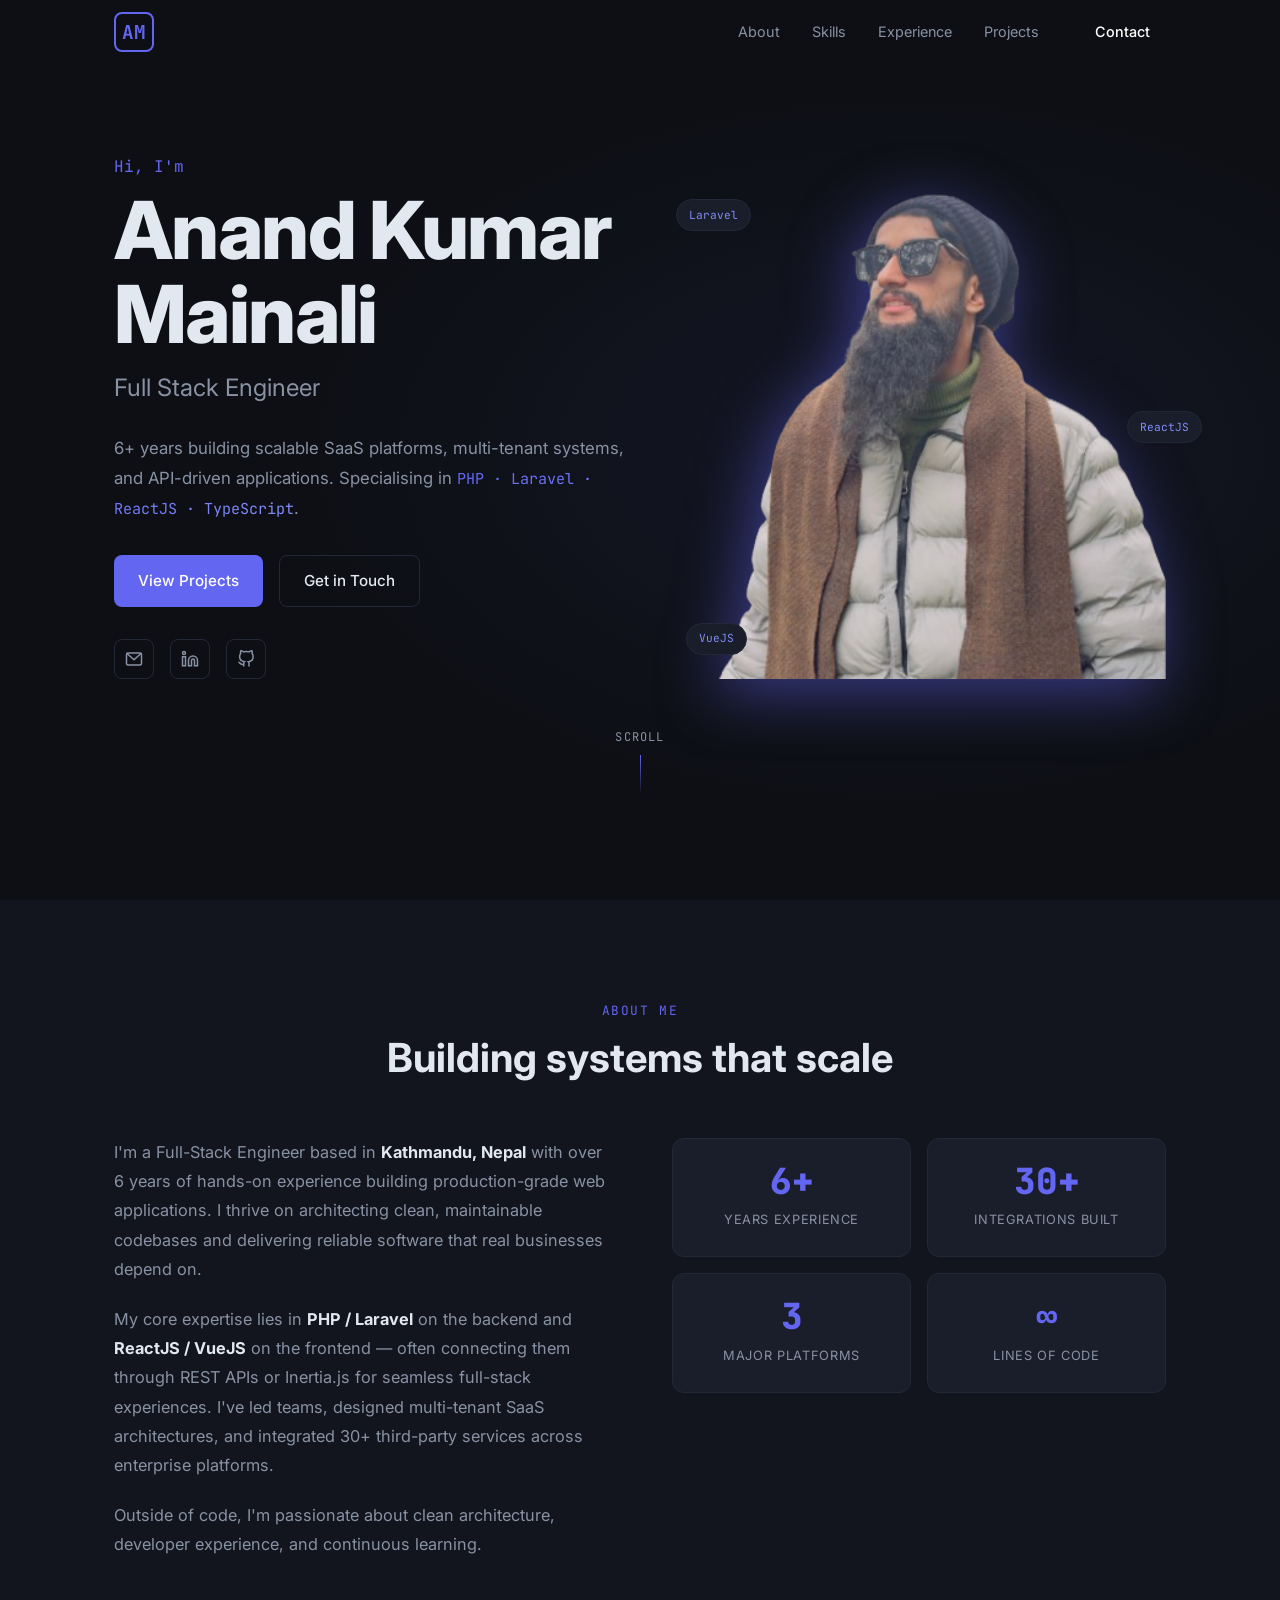
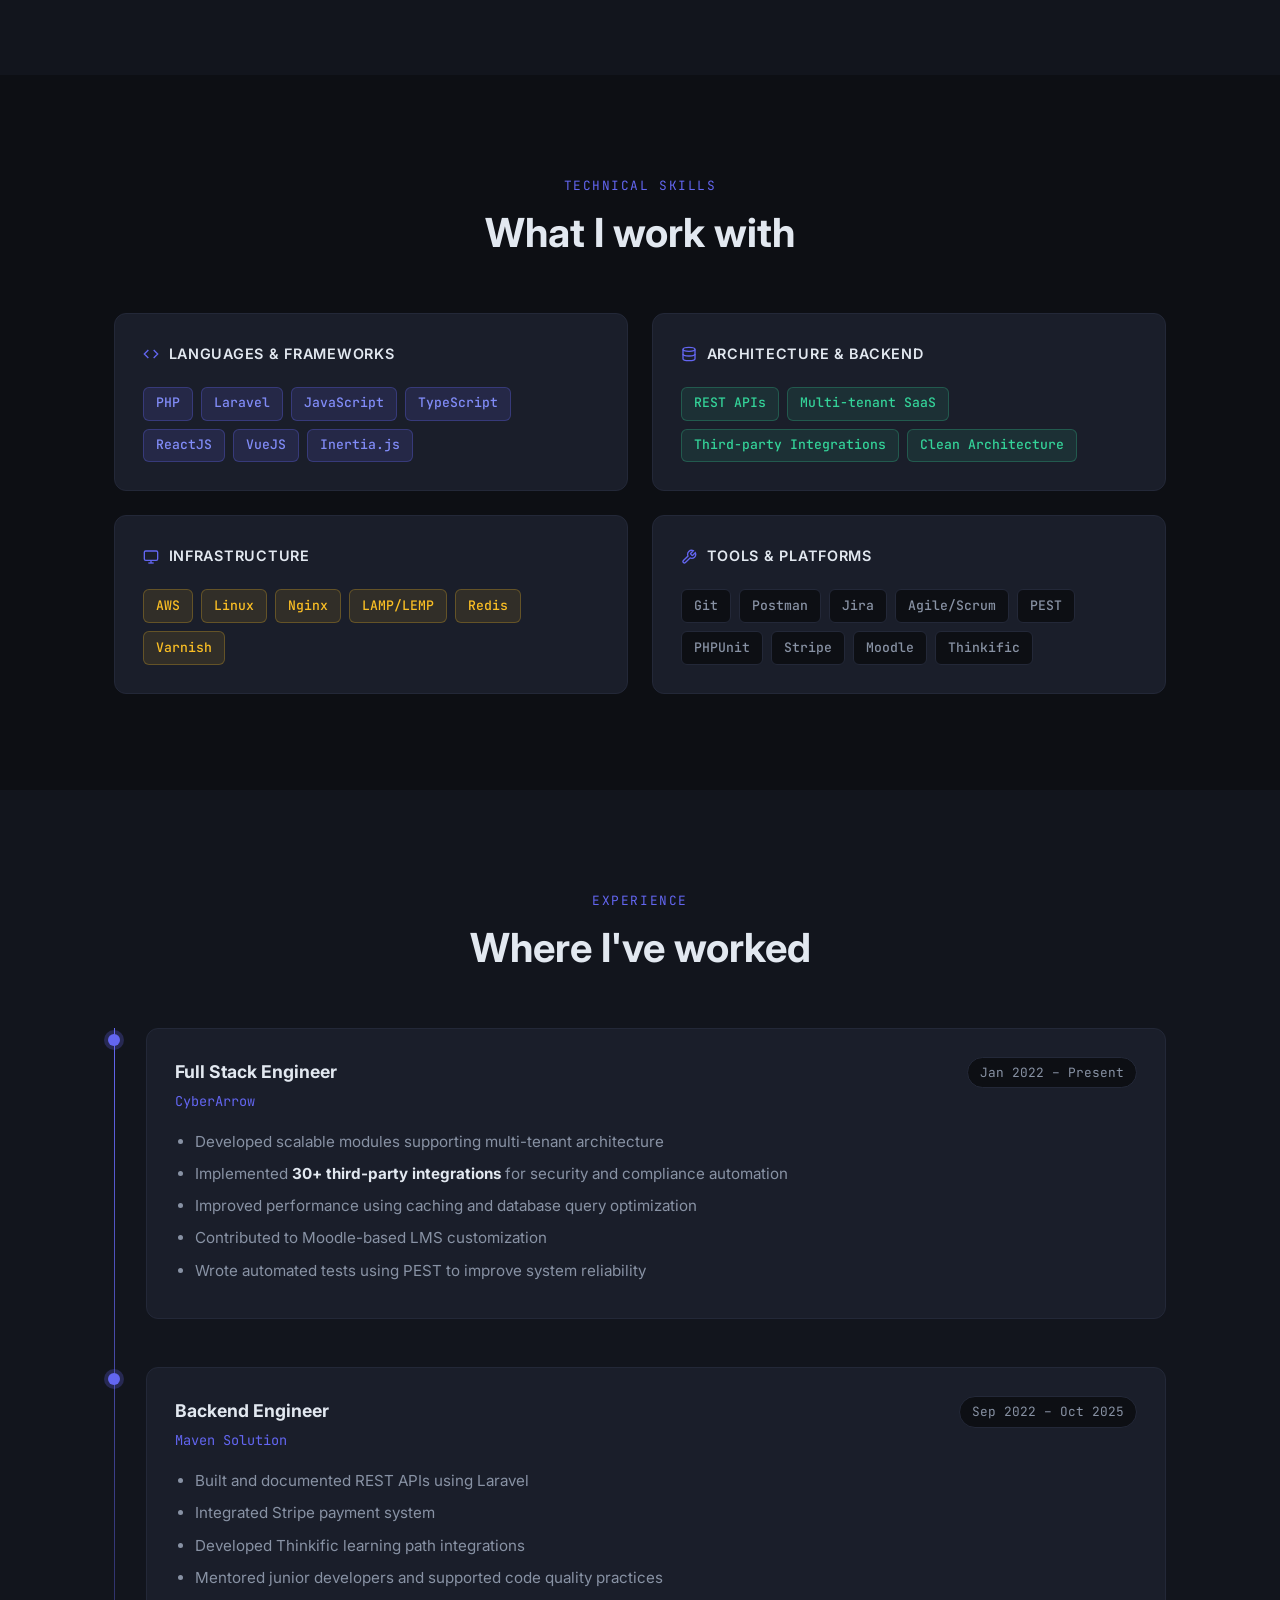
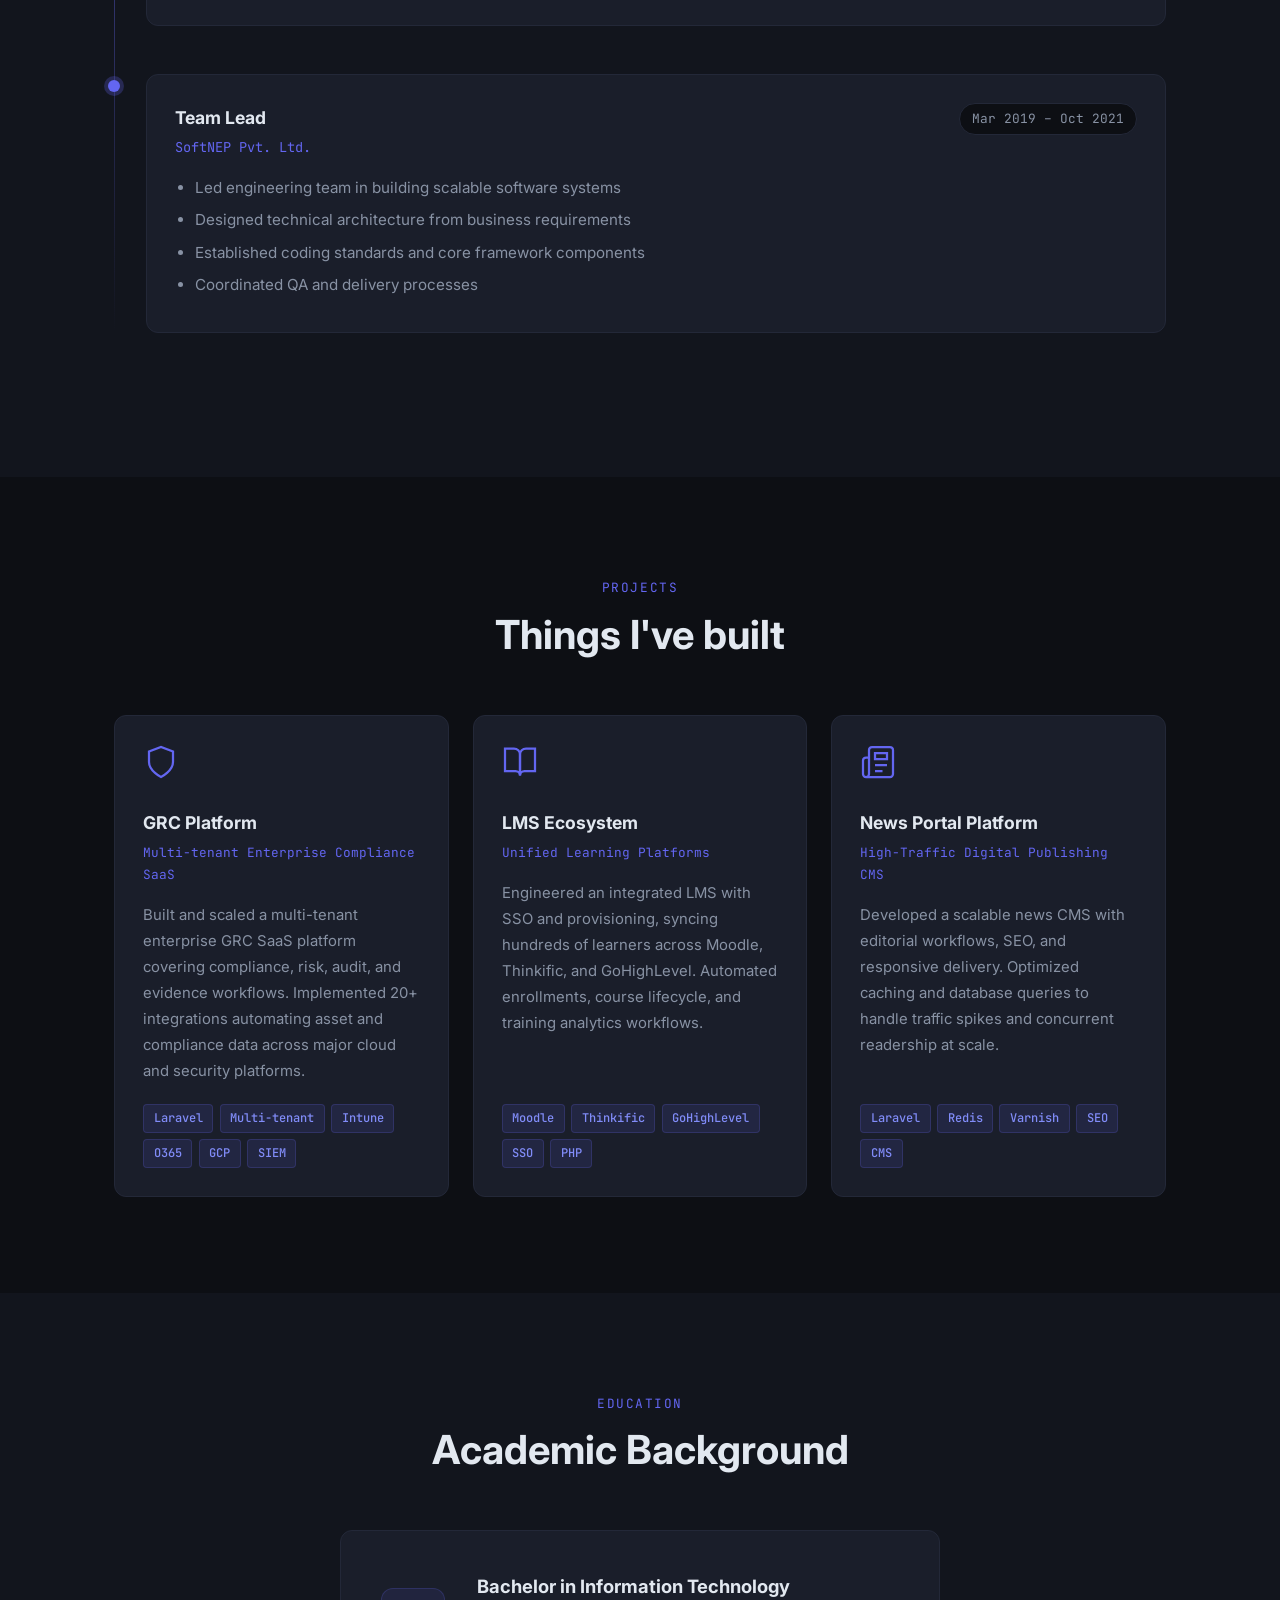
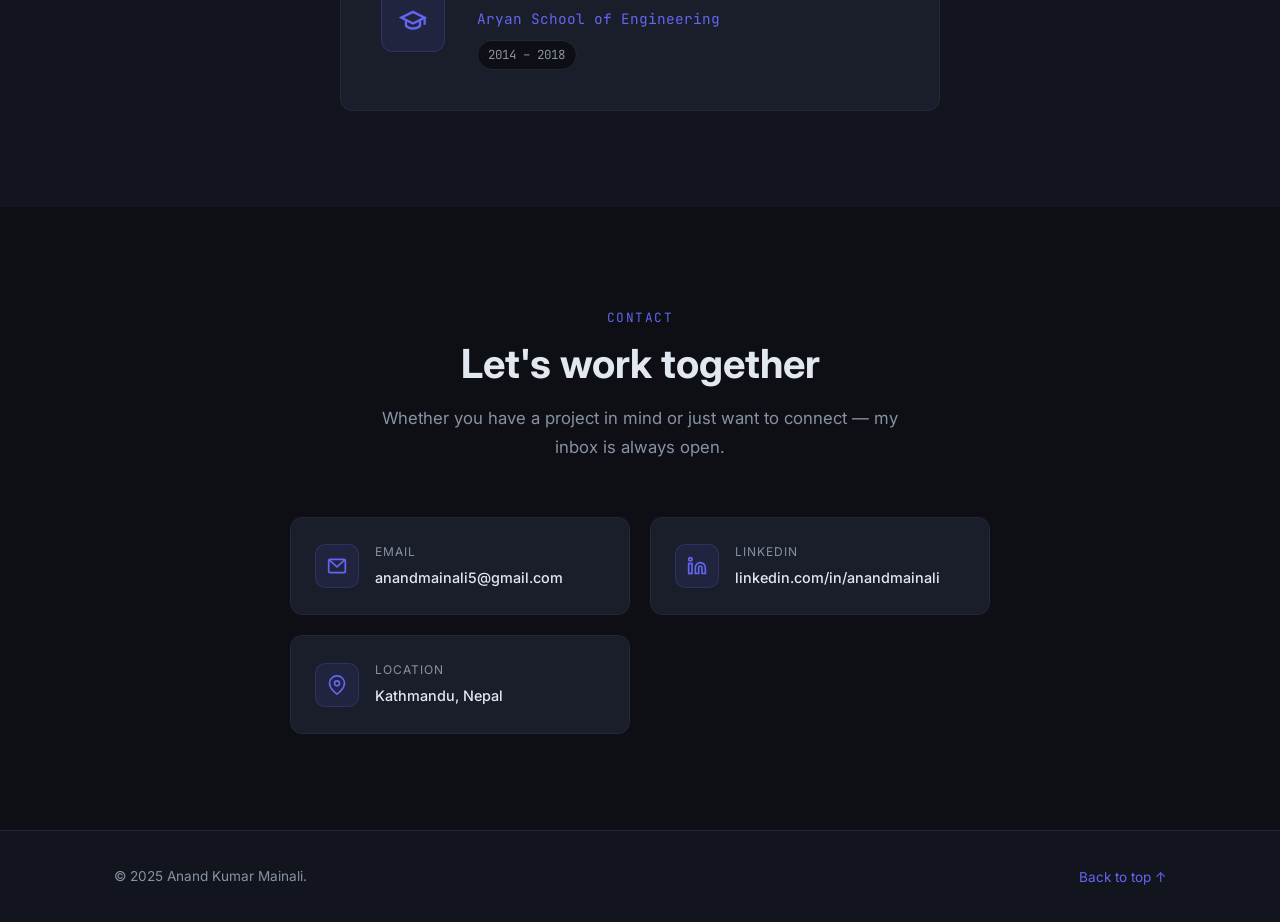
==== index.html @ 592df183 "site design updated" ====
<!DOCTYPE html>
<html lang="en">
<head>
  <meta charset="UTF-8" />
  <meta name="viewport" content="width=device-width, initial-scale=1.0" />

  <!-- Primary SEO -->
  <title>Anand Kumar Mainali – Full Stack Developer | Laravel & ReactJS Engineer</title>
  <meta name="description" content="Full-Stack Engineer with 6+ years of experience building scalable SaaS platforms, multi-tenant systems, and API-driven applications. Expert in PHP, Laravel, ReactJS, and VueJS based in Kathmandu, Nepal." />
  <meta name="keywords" content="Anand Kumar Mainali, Full Stack Developer, Laravel Developer, ReactJS Developer, PHP Developer, Nepal, SaaS, Multi-tenant, Backend Engineer" />
  <meta name="author" content="Anand Kumar Mainali" />
  <meta name="robots" content="index, follow" />
  <link rel="canonical" href="https://anandmainali.com.np/" />

  <!-- Open Graph / Facebook -->
  <meta property="og:type" content="website" />
  <meta property="og:url" content="https://anandmainali.com.np/" />
  <meta property="og:title" content="Anand Kumar Mainali – Full Stack Developer" />
  <meta property="og:description" content="Full-Stack Engineer with 6+ years of experience building scalable SaaS platforms, multi-tenant systems, and API-driven applications. Expert in PHP, Laravel, ReactJS, and VueJS." />
  <meta property="og:image" content="https://anandmainali.com.np/profile.png" />
  <meta property="og:site_name" content="Anand Kumar Mainali" />
  <meta property="og:locale" content="en_US" />

  <!-- Twitter Card -->
  <meta name="twitter:card" content="summary_large_image" />
  <meta name="twitter:title" content="Anand Kumar Mainali – Full Stack Developer" />
  <meta name="twitter:description" content="Full-Stack Engineer with 6+ years of experience building scalable SaaS platforms, multi-tenant systems, and API-driven applications." />
  <meta name="twitter:image" content="https://anandmainali.com.np/profile.png" />

  <!-- JSON-LD Structured Data -->
  <script type="application/ld+json">
  {
    "@context": "https://schema.org",
    "@type": "Person",
    "name": "Anand Kumar Mainali",
    "jobTitle": "Full Stack Developer",
    "url": "https://anandmainali.com.np",
    "email": "anandmainali5@gmail.com",
    "image": "https://anandmainali.com.np/profile.png",
    "sameAs": [
      "https://www.linkedin.com/in/anandmainali",
      "https://github.com/anandmainali"
    ],
    "address": {
      "@type": "PostalAddress",
      "addressLocality": "Kathmandu",
      "addressCountry": "NP"
    },
    "knowsAbout": ["PHP", "Laravel", "ReactJS", "VueJS", "REST APIs", "Multi-tenant SaaS", "JavaScript"]
  }
  </script>

  <link rel="stylesheet" href="style.css" />
  <link rel="preconnect" href="https://fonts.googleapis.com" />
  <link rel="preconnect" href="https://fonts.gstatic.com" crossorigin />
  <link href="https://fonts.googleapis.com/css2?family=Inter:wght@300;400;500;600;700&family=JetBrains+Mono:wght@400;500&display=swap" rel="stylesheet" />
</head>
<body>

  <!-- NAV -->
  <header class="header" id="header">
    <nav class="nav container">
      <a href="#hero" class="nav-logo">AM</a>
      <ul class="nav-links">
        <li><a href="#about">About</a></li>
        <li><a href="#skills">Skills</a></li>
        <li><a href="#experience">Experience</a></li>
        <li><a href="#projects">Projects</a></li>
        <li><a href="#contact" class="btn btn-sm">Contact</a></li>
      </ul>
      <button class="nav-toggle" aria-label="Toggle menu">
        <span></span><span></span><span></span>
      </button>
    </nav>
  </header>

  <main>

    <!-- HERO -->
    <section class="hero" id="hero">
      <div class="container hero-inner">
        <div class="hero-text">
          <p class="hero-greeting">Hi, I'm</p>
          <h1 class="hero-name">Anand Kumar<br>Mainali</h1>
          <h2 class="hero-title">Full Stack Engineer</h2>
          <p class="hero-bio">
            6+ years building scalable SaaS platforms, multi-tenant systems, and
            API-driven applications. Specialising in <span class="highlight">PHP · Laravel · ReactJS · TypeScript</span>.
          </p>
          <div class="hero-actions">
            <a href="#projects" class="btn btn-primary">View Projects</a>
            <a href="#contact" class="btn btn-outline">Get in Touch</a>
          </div>
          <div class="hero-socials">
            <a href="mailto:anandmainali5@gmail.com" aria-label="Email">
              <svg xmlns="http://www.w3.org/2000/svg" viewBox="0 0 24 24" fill="none" stroke="currentColor" stroke-width="2"><rect x="2" y="4" width="20" height="16" rx="2"/><polyline points="2,4 12,13 22,4"/></svg>
            </a>
            <a href="https://www.linkedin.com/in/anandmainali" target="_blank" rel="noopener" aria-label="LinkedIn">
              <svg xmlns="http://www.w3.org/2000/svg" viewBox="0 0 24 24" fill="none" stroke="currentColor" stroke-width="2"><path d="M16 8a6 6 0 0 1 6 6v7h-4v-7a2 2 0 0 0-2-2 2 2 0 0 0-2 2v7h-4v-7a6 6 0 0 1 6-6z"/><rect x="2" y="9" width="4" height="12"/><circle cx="4" cy="4" r="2"/></svg>
            </a>
            <a href="https://github.com/anandmainali" target="_blank" rel="noopener" aria-label="GitHub">
              <svg xmlns="http://www.w3.org/2000/svg" viewBox="0 0 24 24" fill="none" stroke="currentColor" stroke-width="2"><path d="M9 19c-5 1.5-5-2.5-7-3m14 6v-3.87a3.37 3.37 0 0 0-.94-2.61c3.14-.35 6.44-1.54 6.44-7A5.44 5.44 0 0 0 20 4.77 5.07 5.07 0 0 0 19.91 1S18.73.65 16 2.48a13.38 13.38 0 0 0-7 0C6.27.65 5.09 1 5.09 1A5.07 5.07 0 0 0 5 4.77a5.44 5.44 0 0 0-1.5 3.78c0 5.42 3.3 6.61 6.44 7A3.37 3.37 0 0 0 9 18.13V22"/></svg>
            </a>
          </div>
        </div>
        <div class="hero-visual">
          <div class="photo-card" id="photoCard">
            <div class="photo-wrap">
              <img src="profile.png" alt="Anand Kumar Mainali – Full Stack Developer" class="profile-photo" />
            </div>
          </div>
          <div class="floating-badge badge-1">Laravel</div>
          <div class="floating-badge badge-2">ReactJS</div>
          <div class="floating-badge badge-3">VueJS</div>
        </div>
      </div>
      <div class="hero-scroll">
        <span>Scroll</span>
        <div class="scroll-line"></div>
      </div>
    </section>

    <!-- ABOUT -->
    <section class="section about" id="about">
      <div class="container">
        <div class="section-header">
          <span class="section-label">About Me</span>
          <h2 class="section-title">Building systems that scale</h2>
        </div>
        <div class="about-grid">
          <div class="about-text">
            <p>
              I'm a Full-Stack Engineer based in <strong>Kathmandu, Nepal</strong> with over 6 years of
              hands-on experience building production-grade web applications. I thrive on architecting
              clean, maintainable codebases and delivering reliable software that real businesses depend on.
            </p>
            <p>
              My core expertise lies in <strong>PHP / Laravel</strong> on the backend and
              <strong>ReactJS / VueJS</strong> on the frontend — often connecting them through
              REST APIs or Inertia.js for seamless full-stack experiences. I've led teams, designed
              multi-tenant SaaS architectures, and integrated 30+ third-party services across
              enterprise platforms.
            </p>
            <p>
              Outside of code, I'm passionate about clean architecture, developer experience, and
              continuous learning.
            </p>
          </div>
          <div class="about-stats">
            <div class="stat-card">
              <span class="stat-number">6+</span>
              <span class="stat-label">Years Experience</span>
            </div>
            <div class="stat-card">
              <span class="stat-number">30+</span>
              <span class="stat-label">Integrations Built</span>
            </div>
            <div class="stat-card">
              <span class="stat-number">3</span>
              <span class="stat-label">Major Platforms</span>
            </div>
            <div class="stat-card">
              <span class="stat-number">∞</span>
              <span class="stat-label">Lines of Code</span>
            </div>
          </div>
        </div>
      </div>
    </section>

    <!-- SKILLS -->
    <section class="section skills" id="skills">
      <div class="container">
        <div class="section-header">
          <span class="section-label">Technical Skills</span>
          <h2 class="section-title">What I work with</h2>
        </div>
        <div class="skills-grid">

          <div class="skill-group">
            <h3 class="skill-group-title">
              <svg xmlns="http://www.w3.org/2000/svg" viewBox="0 0 24 24" fill="none" stroke="currentColor" stroke-width="2"><polyline points="16 18 22 12 16 6"/><polyline points="8 6 2 12 8 18"/></svg>
              Languages & Frameworks
            </h3>
            <div class="skill-tags">
              <span class="tag tag-primary">PHP</span>
              <span class="tag tag-primary">Laravel</span>
              <span class="tag tag-primary">JavaScript</span>
              <span class="tag tag-primary">TypeScript</span>
              <span class="tag tag-primary">ReactJS</span>
              <span class="tag tag-primary">VueJS</span>
              <span class="tag tag-primary">Inertia.js</span>
            </div>
          </div>

          <div class="skill-group">
            <h3 class="skill-group-title">
              <svg xmlns="http://www.w3.org/2000/svg" viewBox="0 0 24 24" fill="none" stroke="currentColor" stroke-width="2"><ellipse cx="12" cy="5" rx="9" ry="3"/><path d="M21 12c0 1.66-4 3-9 3s-9-1.34-9-3"/><path d="M3 5v14c0 1.66 4 3 9 3s9-1.34 9-3V5"/></svg>
              Architecture & Backend
            </h3>
            <div class="skill-tags">
              <span class="tag tag-secondary">REST APIs</span>
              <span class="tag tag-secondary">Multi-tenant SaaS</span>
              <span class="tag tag-secondary">Third-party Integrations</span>
              <span class="tag tag-secondary">Clean Architecture</span>
            </div>
          </div>

          <div class="skill-group">
            <h3 class="skill-group-title">
              <svg xmlns="http://www.w3.org/2000/svg" viewBox="0 0 24 24" fill="none" stroke="currentColor" stroke-width="2"><rect x="2" y="3" width="20" height="14" rx="2"/><line x1="8" y1="21" x2="16" y2="21"/><line x1="12" y1="17" x2="12" y2="21"/></svg>
              Infrastructure
            </h3>
            <div class="skill-tags">
              <span class="tag tag-accent">AWS</span>
              <span class="tag tag-accent">Linux</span>
              <span class="tag tag-accent">Nginx</span>
              <span class="tag tag-accent">LAMP/LEMP</span>
              <span class="tag tag-accent">Redis</span>
              <span class="tag tag-accent">Varnish</span>
            </div>
          </div>

          <div class="skill-group">
            <h3 class="skill-group-title">
              <svg xmlns="http://www.w3.org/2000/svg" viewBox="0 0 24 24" fill="none" stroke="currentColor" stroke-width="2"><path d="M14.7 6.3a1 1 0 0 0 0 1.4l1.6 1.6a1 1 0 0 0 1.4 0l3.77-3.77a6 6 0 0 1-7.94 7.94l-6.91 6.91a2.12 2.12 0 0 1-3-3l6.91-6.91a6 6 0 0 1 7.94-7.94l-3.76 3.76z"/></svg>
              Tools & Platforms
            </h3>
            <div class="skill-tags">
              <span class="tag tag-muted">Git</span>
              <span class="tag tag-muted">Postman</span>
              <span class="tag tag-muted">Jira</span>
              <span class="tag tag-muted">Agile/Scrum</span>
              <span class="tag tag-muted">PEST</span>
              <span class="tag tag-muted">PHPUnit</span>
              <span class="tag tag-muted">Stripe</span>
              <span class="tag tag-muted">Moodle</span>
              <span class="tag tag-muted">Thinkific</span>
            </div>
          </div>

        </div>
      </div>
    </section>

    <!-- EXPERIENCE -->
    <section class="section experience" id="experience">
      <div class="container">
        <div class="section-header">
          <span class="section-label">Experience</span>
          <h2 class="section-title">Where I've worked</h2>
        </div>
        <div class="timeline">

          <div class="timeline-item">
            <div class="timeline-marker"></div>
            <div class="timeline-content">
              <div class="timeline-header">
                <div>
                  <h3 class="timeline-role">Full Stack Engineer</h3>
                  <p class="timeline-company">CyberArrow</p>
                </div>
                <span class="timeline-date">Jan 2022 – Present</span>
              </div>
              <ul class="timeline-list">
                <li>Developed scalable modules supporting multi-tenant architecture</li>
                <li>Implemented <strong>30+ third-party integrations</strong> for security and compliance automation</li>
                <li>Improved performance using caching and database query optimization</li>
                <li>Contributed to Moodle-based LMS customization</li>
                <li>Wrote automated tests using PEST to improve system reliability</li>
              </ul>
            </div>
          </div>

          <div class="timeline-item">
            <div class="timeline-marker"></div>
            <div class="timeline-content">
              <div class="timeline-header">
                <div>
                  <h3 class="timeline-role">Backend Engineer</h3>
                  <p class="timeline-company">Maven Solution</p>
                </div>
                <span class="timeline-date">Sep 2022 – Oct 2025</span>
              </div>
              <ul class="timeline-list">
                <li>Built and documented REST APIs using Laravel</li>
                <li>Integrated Stripe payment system</li>
                <li>Developed Thinkific learning path integrations</li>
                <li>Mentored junior developers and supported code quality practices</li>
              </ul>
            </div>
          </div>

          <div class="timeline-item">
            <div class="timeline-marker"></div>
            <div class="timeline-content">
              <div class="timeline-header">
                <div>
                  <h3 class="timeline-role">Team Lead</h3>
                  <p class="timeline-company">SoftNEP Pvt. Ltd.</p>
                </div>
                <span class="timeline-date">Mar 2019 – Oct 2021</span>
              </div>
              <ul class="timeline-list">
                <li>Led engineering team in building scalable software systems</li>
                <li>Designed technical architecture from business requirements</li>
                <li>Established coding standards and core framework components</li>
                <li>Coordinated QA and delivery processes</li>
              </ul>
            </div>
          </div>

        </div>
      </div>
    </section>

    <!-- PROJECTS -->
    <section class="section projects" id="projects">
      <div class="container">
        <div class="section-header">
          <span class="section-label">Projects</span>
          <h2 class="section-title">Things I've built</h2>
        </div>
        <div class="projects-grid">

          <div class="project-card">
            <div class="project-icon">
              <svg xmlns="http://www.w3.org/2000/svg" viewBox="0 0 24 24" fill="none" stroke="currentColor" stroke-width="2"><path d="M12 22s8-4 8-10V5l-8-3-8 3v7c0 6 8 10 8 10z"/></svg>
            </div>
            <div class="project-body">
              <h3 class="project-title">GRC Platform</h3>
              <p class="project-subtitle">Multi-tenant Enterprise Compliance SaaS</p>
              <p class="project-desc">
                Built and scaled a multi-tenant enterprise GRC SaaS platform covering compliance, risk,
                audit, and evidence workflows. Implemented 20+ integrations automating asset and
                compliance data across major cloud and security platforms.
              </p>
              <div class="project-tags">
                <span class="tag tag-sm">Laravel</span>
                <span class="tag tag-sm">Multi-tenant</span>
                <span class="tag tag-sm">Intune</span>
                <span class="tag tag-sm">O365</span>
                <span class="tag tag-sm">GCP</span>
                <span class="tag tag-sm">SIEM</span>
              </div>
            </div>
          </div>

          <div class="project-card">
            <div class="project-icon">
              <svg xmlns="http://www.w3.org/2000/svg" viewBox="0 0 24 24" fill="none" stroke="currentColor" stroke-width="2"><path d="M2 3h6a4 4 0 0 1 4 4v14a3 3 0 0 0-3-3H2z"/><path d="M22 3h-6a4 4 0 0 0-4 4v14a3 3 0 0 1 3-3h7z"/></svg>
            </div>
            <div class="project-body">
              <h3 class="project-title">LMS Ecosystem</h3>
              <p class="project-subtitle">Unified Learning Platforms</p>
              <p class="project-desc">
                Engineered an integrated LMS with SSO and provisioning, syncing hundreds of learners
                across Moodle, Thinkific, and GoHighLevel. Automated enrollments, course lifecycle,
                and training analytics workflows.
              </p>
              <div class="project-tags">
                <span class="tag tag-sm">Moodle</span>
                <span class="tag tag-sm">Thinkific</span>
                <span class="tag tag-sm">GoHighLevel</span>
                <span class="tag tag-sm">SSO</span>
                <span class="tag tag-sm">PHP</span>
              </div>
            </div>
          </div>

          <div class="project-card">
            <div class="project-icon">
              <svg xmlns="http://www.w3.org/2000/svg" viewBox="0 0 24 24" fill="none" stroke="currentColor" stroke-width="2"><path d="M4 22h16a2 2 0 0 0 2-2V4a2 2 0 0 0-2-2H8a2 2 0 0 0-2 2v16a2 2 0 0 1-2 2zm0 0a2 2 0 0 1-2-2v-9c0-1.1.9-2 2-2h2"/><path d="M18 14h-8"/><path d="M15 18h-5"/><path d="M10 6h8v4h-8V6z"/></svg>
            </div>
            <div class="project-body">
              <h3 class="project-title">News Portal Platform</h3>
              <p class="project-subtitle">High-Traffic Digital Publishing CMS</p>
              <p class="project-desc">
                Developed a scalable news CMS with editorial workflows, SEO, and responsive delivery.
                Optimized caching and database queries to handle traffic spikes and concurrent
                readership at scale.
              </p>
              <div class="project-tags">
                <span class="tag tag-sm">Laravel</span>
                <span class="tag tag-sm">Redis</span>
                <span class="tag tag-sm">Varnish</span>
                <span class="tag tag-sm">SEO</span>
                <span class="tag tag-sm">CMS</span>
              </div>
            </div>
          </div>

        </div>
      </div>
    </section>

    <!-- EDUCATION -->
    <section class="section education" id="education">
      <div class="container">
        <div class="section-header">
          <span class="section-label">Education</span>
          <h2 class="section-title">Academic Background</h2>
        </div>
        <div class="edu-card">
          <div class="edu-icon">
            <svg xmlns="http://www.w3.org/2000/svg" viewBox="0 0 24 24" fill="none" stroke="currentColor" stroke-width="2"><path d="M22 10v6M2 10l10-5 10 5-10 5z"/><path d="M6 12v5c3 3 9 3 12 0v-5"/></svg>
          </div>
          <div class="edu-body">
            <h3 class="edu-degree">Bachelor in Information Technology</h3>
            <p class="edu-school">Aryan School of Engineering</p>
            <span class="edu-year">2014 – 2018</span>
          </div>
        </div>
      </div>
    </section>

    <!-- CONTACT -->
    <section class="section contact" id="contact">
      <div class="container">
        <div class="section-header">
          <span class="section-label">Contact</span>
          <h2 class="section-title">Let's work together</h2>
          <p class="section-desc">
            Whether you have a project in mind or just want to connect — my inbox is always open.
          </p>
        </div>
        <div class="contact-grid">
          <a href="mailto:anandmainali5@gmail.com" class="contact-card">
            <div class="contact-icon">
              <svg xmlns="http://www.w3.org/2000/svg" viewBox="0 0 24 24" fill="none" stroke="currentColor" stroke-width="2"><rect x="2" y="4" width="20" height="16" rx="2"/><polyline points="2,4 12,13 22,4"/></svg>
            </div>
            <div>
              <p class="contact-label">Email</p>
              <p class="contact-value">anandmainali5@gmail.com</p>
            </div>
          </a>
          <a href="https://www.linkedin.com/in/anandmainali" target="_blank" rel="noopener" class="contact-card">
            <div class="contact-icon">
              <svg xmlns="http://www.w3.org/2000/svg" viewBox="0 0 24 24" fill="none" stroke="currentColor" stroke-width="2"><path d="M16 8a6 6 0 0 1 6 6v7h-4v-7a2 2 0 0 0-2-2 2 2 0 0 0-2 2v7h-4v-7a6 6 0 0 1 6-6z"/><rect x="2" y="9" width="4" height="12"/><circle cx="4" cy="4" r="2"/></svg>
            </div>
            <div>
              <p class="contact-label">LinkedIn</p>
              <p class="contact-value">linkedin.com/in/anandmainali</p>
            </div>
          </a>
          <div class="contact-card contact-location">
            <div class="contact-icon">
              <svg xmlns="http://www.w3.org/2000/svg" viewBox="0 0 24 24" fill="none" stroke="currentColor" stroke-width="2"><path d="M21 10c0 7-9 13-9 13s-9-6-9-13a9 9 0 0 1 18 0z"/><circle cx="12" cy="10" r="3"/></svg>
            </div>
            <div>
              <p class="contact-label">Location</p>
              <p class="contact-value">Kathmandu, Nepal</p>
            </div>
          </div>
        </div>
      </div>
    </section>

  </main>

  <!-- FOOTER -->
  <footer class="footer">
    <div class="container footer-inner">
      <p class="footer-copy">© 2025 Anand Kumar Mainali.</p>
      <div class="footer-links">
        <a href="#hero">Back to top ↑</a>
      </div>
    </div>
  </footer>

  <script>
    // Sticky nav shadow
    const header = document.getElementById('header');
    window.addEventListener('scroll', () => {
      header.classList.toggle('scrolled', window.scrollY > 20);
    });

    // Mobile menu toggle
    const toggle = document.querySelector('.nav-toggle');
    const navLinks = document.querySelector('.nav-links');
    toggle.addEventListener('click', () => {
      navLinks.classList.toggle('open');
      toggle.classList.toggle('active');
    });
    document.querySelectorAll('.nav-links a').forEach(link => {
      link.addEventListener('click', () => {
        navLinks.classList.remove('open');
        toggle.classList.remove('active');
      });
    });

    // Intersection observer for fade-in animations
    const observer = new IntersectionObserver((entries) => {
      entries.forEach(e => {
        if (e.isIntersecting) {
          e.target.classList.add('visible');
          observer.unobserve(e.target);
        }
      });
    }, { threshold: 0.1 });

    document.querySelectorAll('.timeline-item, .project-card, .skill-group, .stat-card, .contact-card, .edu-card')
      .forEach(el => observer.observe(el));

    // 3D tilt effect on profile photo
    const heroVisual = document.querySelector('.hero-visual');
    const photoCard = document.getElementById('photoCard');
    if (heroVisual && photoCard) {
      heroVisual.addEventListener('mousemove', (e) => {
        const rect = heroVisual.getBoundingClientRect();
        const x = (e.clientX - rect.left) / rect.width - 0.5;
        const y = (e.clientY - rect.top) / rect.height - 0.5;
        photoCard.style.transform = `rotateY(${x * 14}deg) rotateX(${-y * 10}deg)`;
      });
      heroVisual.addEventListener('mouseleave', () => {
        photoCard.style.transform = 'rotateY(0deg) rotateX(0deg)';
      });
    }
</script>

</body>
</html>
---- style.css ----
/* =============================================
   ROOT & RESET
   ============================================= */
*, *::before, *::after { box-sizing: border-box; margin: 0; padding: 0; }

:root {
  --bg:        #0d0f14;
  --bg-2:      #12151d;
  --bg-3:      #1a1e2a;
  --border:    #232838;
  --text:      #e2e8f0;
  --text-muted:#8892a4;
  --accent:    #6366f1;
  --accent-2:  #818cf8;
  --accent-glow: rgba(99,102,241,0.25);
  --green:     #34d399;
  --font-sans: 'Inter', system-ui, sans-serif;
  --font-mono: 'JetBrains Mono', monospace;
  --radius:    12px;
  --transition: 0.25s ease;
  --max-w:     1100px;
}

html { scroll-behavior: smooth; font-size: 16px; }

body {
  font-family: var(--font-sans);
  background: var(--bg);
  color: var(--text);
  line-height: 1.7;
  overflow-x: hidden;
}

a { color: inherit; text-decoration: none; }
ul { list-style: none; }
img { display: block; max-width: 100%; }

/* =============================================
   UTILITIES
   ============================================= */
.container {
  width: 100%;
  max-width: var(--max-w);
  margin: 0 auto;
  padding: 0 1.5rem;
}

.highlight {
  background: linear-gradient(90deg, var(--accent), var(--accent-2));
  -webkit-background-clip: text;
  -webkit-text-fill-color: transparent;
  background-clip: text;
  font-family: var(--font-mono);
  font-size: 0.9em;
}

.btn {
  display: inline-flex;
  align-items: center;
  gap: 0.5rem;
  padding: 0.75rem 1.5rem;
  border-radius: 8px;
  font-weight: 500;
  font-size: 0.95rem;
  transition: all var(--transition);
  cursor: pointer;
  border: none;
}
.btn-primary {
  background: var(--accent);
  color: #fff;
}
.btn-primary:hover {
  background: var(--accent-2);
  transform: translateY(-2px);
  box-shadow: 0 8px 24px var(--accent-glow);
}
.btn-outline {
  background: transparent;
  color: var(--text);
  border: 1px solid var(--border);
}
.btn-outline:hover {
  border-color: var(--accent);
  color: var(--accent-2);
  transform: translateY(-2px);
}
.btn-sm { padding: 0.45rem 1rem; font-size: 0.875rem; }

/* =============================================
   SECTION LAYOUT
   ============================================= */
.section { padding: 6rem 0; }
.section:nth-child(even) { background: var(--bg-2); }

.section-header { text-align: center; margin-bottom: 3.5rem; }

.section-label {
  display: inline-block;
  font-family: var(--font-mono);
  font-size: 0.8rem;
  color: var(--accent);
  letter-spacing: 0.12em;
  text-transform: uppercase;
  margin-bottom: 0.75rem;
}

.section-title {
  font-size: clamp(1.75rem, 4vw, 2.5rem);
  font-weight: 700;
  color: var(--text);
  line-height: 1.2;
}

.section-desc {
  margin-top: 1rem;
  color: var(--text-muted);
  font-size: 1.05rem;
  max-width: 560px;
  margin-left: auto;
  margin-right: auto;
}

/* =============================================
   HEADER / NAV
   ============================================= */
.header {
  position: fixed;
  top: 0; left: 0; right: 0;
  z-index: 100;
  padding: 0.75rem 0;
  background: transparent;
  transition: background var(--transition), box-shadow var(--transition);
}
.header.scrolled {
  background: rgba(13,15,20,0.92);
  backdrop-filter: blur(12px);
  box-shadow: 0 1px 0 var(--border);
}

.nav { display: flex; align-items: center; justify-content: space-between; }

.nav-logo {
  font-family: var(--font-mono);
  font-size: 1.2rem;
  font-weight: 700;
  color: var(--accent);
  width: 40px; height: 40px;
  border: 2px solid var(--accent);
  border-radius: 8px;
  display: flex; align-items: center; justify-content: center;
  transition: all var(--transition);
}
.nav-logo:hover { background: var(--accent); color: #fff; }

.nav-links {
  display: flex;
  align-items: center;
  gap: 2rem;
}
.nav-links a {
  font-size: 0.9rem;
  color: var(--text-muted);
  transition: color var(--transition);
}
.nav-links a:hover { color: var(--text); }
.nav-links .btn { color: #fff; margin-left: 0.5rem; }

.nav-toggle {
  display: none;
  flex-direction: column;
  gap: 5px;
  background: none;
  border: none;
  cursor: pointer;
  padding: 4px;
}
.nav-toggle span {
  display: block;
  width: 24px;
  height: 2px;
  background: var(--text);
  border-radius: 2px;
  transition: all var(--transition);
}
.nav-toggle.active span:nth-child(1) { transform: translateY(7px) rotate(45deg); }
.nav-toggle.active span:nth-child(2) { opacity: 0; }
.nav-toggle.active span:nth-child(3) { transform: translateY(-7px) rotate(-45deg); }

/* =============================================
   HERO
   ============================================= */
.hero {
  min-height: 100vh;
  display: flex;
  flex-direction: column;
  justify-content: center;
  padding: 7rem 0 4rem;
  position: relative;
  background:
    radial-gradient(ellipse 70% 60% at 70% 50%, rgba(99,102,241,0.08) 0%, transparent 70%),
    var(--bg);
}

.hero-inner {
  display: grid;
  grid-template-columns: 1fr auto;
  gap: 4rem;
  align-items: center;
}

.hero-greeting {
  font-family: var(--font-mono);
  color: var(--accent);
  font-size: 1rem;
  margin-bottom: 0.5rem;
}

.hero-name {
  font-size: clamp(2.5rem, 7vw, 5rem);
  font-weight: 800;
  line-height: 1.05;
  letter-spacing: -0.02em;
  margin-bottom: 0.75rem;
}

.hero-title {
  font-size: clamp(1.1rem, 2.5vw, 1.5rem);
  color: var(--text-muted);
  font-weight: 400;
  margin-bottom: 1.5rem;
}

.hero-bio {
  max-width: 520px;
  color: var(--text-muted);
  font-size: 1.05rem;
  margin-bottom: 2rem;
  line-height: 1.8;
}

.hero-actions { display: flex; gap: 1rem; flex-wrap: wrap; margin-bottom: 2rem; }

.hero-socials {
  display: flex;
  gap: 1rem;
}
.hero-socials a {
  width: 40px; height: 40px;
  border: 1px solid var(--border);
  border-radius: 8px;
  display: flex; align-items: center; justify-content: center;
  color: var(--text-muted);
  transition: all var(--transition);
}
.hero-socials a svg { width: 18px; height: 18px; }
.hero-socials a:hover {
  border-color: var(--accent);
  color: var(--accent);
  transform: translateY(-2px);
}

/* Avatar */
.hero-visual {
  position: relative;
  width: 460px;
  flex-shrink: 0;
  perspective: 1200px;
  align-self: flex-end;
}

.photo-card {
  width: 100%;
  height: 100%;
  position: relative;
  transform-style: preserve-3d;
  transition: transform 0.08s ease;
  cursor: default;
}

.photo-wrap {
  width: 100%;
  height: 100%;
}

.profile-photo {
  width: 100%;
  height: 100%;
  object-fit: contain;
  object-position: center bottom;
  display: block;
  filter: drop-shadow(-8px 12px 30px rgba(99, 102, 241, 0.5));
}

.floating-badge {
  position: absolute;
  font-family: var(--font-mono);
  font-size: 0.7rem;
  padding: 0.35rem 0.75rem;
  background: var(--bg-3);
  border: 1px solid var(--border);
  border-radius: 100px;
  color: var(--accent-2);
  white-space: nowrap;
  animation: float 3s ease-in-out infinite;
}
.badge-1 { top: 24px; left: -30px; animation-delay: 0s; }
.badge-2 { top: 50%; right: -36px; transform: translateY(-50%); animation-delay: 1s; }
.badge-3 { bottom: 24px; left: -20px; animation-delay: 2s; }
@keyframes float {
  0%, 100% { transform: translateY(0); }
  50% { transform: translateY(-6px); }
}
.badge-2 { animation: float2 3s ease-in-out 1s infinite; }
@keyframes float2 {
  0%, 100% { transform: translateY(-50%); }
  50% { transform: translateY(calc(-50% - 6px)); }
}

.hero-scroll {
  display: flex;
  flex-direction: column;
  align-items: center;
  gap: 0.5rem;
  margin-top: 3rem;
  color: var(--text-muted);
  font-size: 0.75rem;
  font-family: var(--font-mono);
  letter-spacing: 0.1em;
  text-transform: uppercase;
}
.scroll-line {
  width: 1px;
  height: 40px;
  background: linear-gradient(to bottom, var(--accent), transparent);
  animation: scrollPulse 2s ease-in-out infinite;
}
@keyframes scrollPulse {
  0%, 100% { opacity: 1; }
  50% { opacity: 0.3; }
}

/* =============================================
   ABOUT
   ============================================= */
.about-grid {
  display: grid;
  grid-template-columns: 1fr 1fr;
  gap: 4rem;
  align-items: start;
}
.about-text p {
  color: var(--text-muted);
  margin-bottom: 1.25rem;
  font-size: 1.02rem;
  line-height: 1.8;
}
.about-text p strong { color: var(--text); }

.about-stats {
  display: grid;
  grid-template-columns: 1fr 1fr;
  gap: 1rem;
}
.stat-card {
  background: var(--bg-3);
  border: 1px solid var(--border);
  border-radius: var(--radius);
  padding: 1.5rem;
  text-align: center;
  transition: all var(--transition);
  opacity: 0;
  transform: translateY(20px);
}
.stat-card.visible { opacity: 1; transform: translateY(0); }
.stat-card:hover {
  border-color: var(--accent);
  transform: translateY(-4px);
  box-shadow: 0 8px 24px var(--accent-glow);
}
.stat-number {
  display: block;
  font-size: 2.25rem;
  font-weight: 800;
  color: var(--accent);
  font-family: var(--font-mono);
  line-height: 1;
  margin-bottom: 0.4rem;
}
.stat-label {
  font-size: 0.8rem;
  color: var(--text-muted);
  text-transform: uppercase;
  letter-spacing: 0.05em;
}

/* =============================================
   SKILLS
   ============================================= */
.skills-grid {
  display: grid;
  grid-template-columns: repeat(2, 1fr);
  gap: 1.5rem;
}
.skill-group {
  background: var(--bg-3);
  border: 1px solid var(--border);
  border-radius: var(--radius);
  padding: 1.75rem;
  transition: all var(--transition);
  opacity: 0;
  transform: translateY(20px);
}
.skill-group.visible { opacity: 1; transform: translateY(0); }
.skill-group:hover {
  border-color: var(--accent);
  box-shadow: 0 4px 20px var(--accent-glow);
}
.skill-group-title {
  display: flex;
  align-items: center;
  gap: 0.6rem;
  font-size: 0.9rem;
  font-weight: 600;
  color: var(--text);
  margin-bottom: 1.25rem;
  text-transform: uppercase;
  letter-spacing: 0.05em;
}
.skill-group-title svg { width: 16px; height: 16px; color: var(--accent); flex-shrink: 0; }

.skill-tags { display: flex; flex-wrap: wrap; gap: 0.5rem; }

.tag {
  padding: 0.3rem 0.75rem;
  border-radius: 6px;
  font-size: 0.82rem;
  font-family: var(--font-mono);
  font-weight: 500;
  transition: all var(--transition);
}
.tag-primary  { background: rgba(99,102,241,0.15); color: var(--accent-2); border: 1px solid rgba(99,102,241,0.3); }
.tag-secondary{ background: rgba(52,211,153,0.1);  color: #34d399;         border: 1px solid rgba(52,211,153,0.25); }
.tag-accent   { background: rgba(251,191,36,0.1);  color: #fbbf24;         border: 1px solid rgba(251,191,36,0.25); }
.tag-muted    { background: var(--bg);             color: var(--text-muted);border: 1px solid var(--border); }
.tag-sm       { padding: 0.2rem 0.6rem; font-size: 0.75rem; background: rgba(99,102,241,0.12); color: var(--accent-2); border: 1px solid rgba(99,102,241,0.2); border-radius: 4px; }

.tag:hover { transform: translateY(-2px); }

/* =============================================
   EXPERIENCE TIMELINE
   ============================================= */
.timeline { position: relative; padding-left: 2rem; }
.timeline::before {
  content: '';
  position: absolute;
  left: 0; top: 0; bottom: 0;
  width: 1px;
  background: linear-gradient(to bottom, var(--accent), transparent);
}

.timeline-item {
  position: relative;
  margin-bottom: 3rem;
  opacity: 0;
  transform: translateX(-20px);
  transition: all 0.4s ease;
}
.timeline-item.visible { opacity: 1; transform: translateX(0); }

.timeline-marker {
  position: absolute;
  left: -2.4rem;
  top: 0.4rem;
  width: 12px; height: 12px;
  background: var(--accent);
  border-radius: 50%;
  box-shadow: 0 0 0 4px var(--accent-glow);
}

.timeline-content {
  background: var(--bg-3);
  border: 1px solid var(--border);
  border-radius: var(--radius);
  padding: 1.75rem;
  transition: border-color var(--transition), box-shadow var(--transition);
}
.timeline-content:hover {
  border-color: var(--accent);
  box-shadow: 0 4px 20px var(--accent-glow);
}

.timeline-header {
  display: flex;
  justify-content: space-between;
  align-items: flex-start;
  flex-wrap: wrap;
  gap: 0.5rem;
  margin-bottom: 1rem;
}

.timeline-role {
  font-size: 1.1rem;
  font-weight: 700;
  color: var(--text);
}
.timeline-company {
  font-family: var(--font-mono);
  font-size: 0.85rem;
  color: var(--accent);
  margin-top: 0.2rem;
}
.timeline-date {
  font-family: var(--font-mono);
  font-size: 0.8rem;
  color: var(--text-muted);
  white-space: nowrap;
  background: var(--bg);
  border: 1px solid var(--border);
  padding: 0.25rem 0.75rem;
  border-radius: 100px;
}

.timeline-list { padding-left: 1.25rem; list-style: disc; }
.timeline-list li {
  color: var(--text-muted);
  font-size: 0.95rem;
  margin-bottom: 0.4rem;
  line-height: 1.7;
}
.timeline-list li strong { color: var(--text); }

/* =============================================
   PROJECTS
   ============================================= */
.projects-grid {
  display: grid;
  grid-template-columns: repeat(3, 1fr);
  gap: 1.5rem;
}

.project-card {
  background: var(--bg-3);
  border: 1px solid var(--border);
  border-radius: var(--radius);
  overflow: hidden;
  transition: all var(--transition);
  display: flex;
  flex-direction: column;
  opacity: 0;
  transform: translateY(24px);
}
.project-card.visible { opacity: 1; transform: translateY(0); }
.project-card:hover {
  border-color: var(--accent);
  transform: translateY(-6px);
  box-shadow: 0 12px 32px var(--accent-glow);
}

.project-icon {
  padding: 1.75rem 1.75rem 0;
}
.project-icon svg {
  width: 36px; height: 36px;
  color: var(--accent);
  stroke-width: 1.5;
}

.project-body { padding: 1.25rem 1.75rem 1.75rem; flex: 1; display: flex; flex-direction: column; }
.project-title  { font-size: 1.1rem; font-weight: 700; color: var(--text); margin-bottom: 0.25rem; }
.project-subtitle { font-size: 0.8rem; color: var(--accent); font-family: var(--font-mono); margin-bottom: 1rem; }
.project-desc {
  font-size: 0.93rem;
  color: var(--text-muted);
  line-height: 1.75;
  flex: 1;
  margin-bottom: 1.25rem;
}
.project-tags { display: flex; flex-wrap: wrap; gap: 0.4rem; margin-top: auto; }

/* =============================================
   EDUCATION
   ============================================= */
.edu-card {
  display: flex;
  align-items: center;
  gap: 2rem;
  background: var(--bg-3);
  border: 1px solid var(--border);
  border-radius: var(--radius);
  padding: 2.5rem;
  max-width: 600px;
  margin: 0 auto;
  transition: all var(--transition);
  opacity: 0;
  transform: translateY(20px);
}
.edu-card.visible { opacity: 1; transform: translateY(0); }
.edu-card:hover {
  border-color: var(--accent);
  box-shadow: 0 8px 28px var(--accent-glow);
}

.edu-icon {
  width: 64px; height: 64px;
  border-radius: 12px;
  background: rgba(99,102,241,0.1);
  border: 1px solid rgba(99,102,241,0.2);
  display: flex; align-items: center; justify-content: center;
  flex-shrink: 0;
}
.edu-icon svg { width: 28px; height: 28px; color: var(--accent); }
.edu-degree { font-size: 1.15rem; font-weight: 700; color: var(--text); margin-bottom: 0.3rem; }
.edu-school  { color: var(--accent); font-family: var(--font-mono); font-size: 0.9rem; margin-bottom: 0.5rem; }
.edu-year    {
  font-family: var(--font-mono);
  font-size: 0.78rem;
  color: var(--text-muted);
  background: var(--bg);
  border: 1px solid var(--border);
  padding: 0.2rem 0.65rem;
  border-radius: 100px;
  display: inline-block;
}

/* =============================================
   CONTACT
   ============================================= */
.contact-grid {
  display: grid;
  grid-template-columns: repeat(2, 1fr);
  gap: 1.25rem;
  max-width: 700px;
  margin: 0 auto;
}
.contact-card {
  display: flex;
  align-items: center;
  gap: 1rem;
  background: var(--bg-3);
  border: 1px solid var(--border);
  border-radius: var(--radius);
  padding: 1.5rem;
  transition: all var(--transition);
  cursor: pointer;
  opacity: 0;
  transform: translateY(16px);
}
.contact-card.visible { opacity: 1; transform: translateY(0); }
.contact-card:hover {
  border-color: var(--accent);
  transform: translateY(-4px);
  box-shadow: 0 8px 24px var(--accent-glow);
}
.contact-location { cursor: default; }

.contact-icon {
  width: 44px; height: 44px;
  border-radius: 10px;
  background: rgba(99,102,241,0.1);
  border: 1px solid rgba(99,102,241,0.2);
  display: flex; align-items: center; justify-content: center;
  flex-shrink: 0;
}
.contact-icon svg { width: 20px; height: 20px; color: var(--accent); }
.contact-label { font-size: 0.75rem; color: var(--text-muted); text-transform: uppercase; letter-spacing: 0.08em; margin-bottom: 0.2rem; }
.contact-value { font-size: 0.9rem; color: var(--text); font-weight: 500; }

/* =============================================
   FOOTER
   ============================================= */
.footer {
  background: var(--bg-2);
  border-top: 1px solid var(--border);
  padding: 2rem 0;
}
.footer-inner {
  display: flex;
  align-items: center;
  justify-content: space-between;
  flex-wrap: wrap;
  gap: 1rem;
}
.footer-copy { font-size: 0.85rem; color: var(--text-muted); }
.footer-links a {
  font-size: 0.85rem;
  color: var(--accent);
  transition: color var(--transition);
}
.footer-links a:hover { color: var(--accent-2); }

/* =============================================
   RESPONSIVE
   ============================================= */
@media (max-width: 900px) {
  .hero-inner { grid-template-columns: 1fr; text-align: center; align-items: center; }
  .hero-visual { width: 280px; margin: 0 auto; align-self: auto; order: -1; }
  .about-grid { grid-template-columns: 1fr; gap: 2.5rem; }
  .skills-grid { grid-template-columns: 1fr; }
  .projects-grid { grid-template-columns: 1fr; }
}

@media (max-width: 700px) {
  .nav-links {
    position: fixed;
    top: 64px; left: 0; right: 0;
    background: rgba(13,15,20,0.97);
    backdrop-filter: blur(12px);
    flex-direction: column;
    gap: 0;
    padding: 1rem 0;
    border-bottom: 1px solid var(--border);
    transform: translateY(-120%);
    transition: transform var(--transition);
    pointer-events: none;
  }
  .nav-links.open { transform: translateY(0); pointer-events: all; }
  .nav-links li { width: 100%; }
  .nav-links a {
    display: block;
    padding: 0.9rem 1.5rem;
    font-size: 1rem;
  }
  .nav-links .btn { margin: 0.5rem 1.5rem; display: inline-flex; }
  .nav-toggle { display: flex; }

  .timeline { padding-left: 1.5rem; }
  .timeline-marker { left: -1.9rem; }
  .timeline-header { flex-direction: column; align-items: flex-start; }
  .contact-grid { grid-template-columns: 1fr; }
  .about-stats { grid-template-columns: repeat(2, 1fr); }
  .edu-card { flex-direction: column; text-align: center; }
}
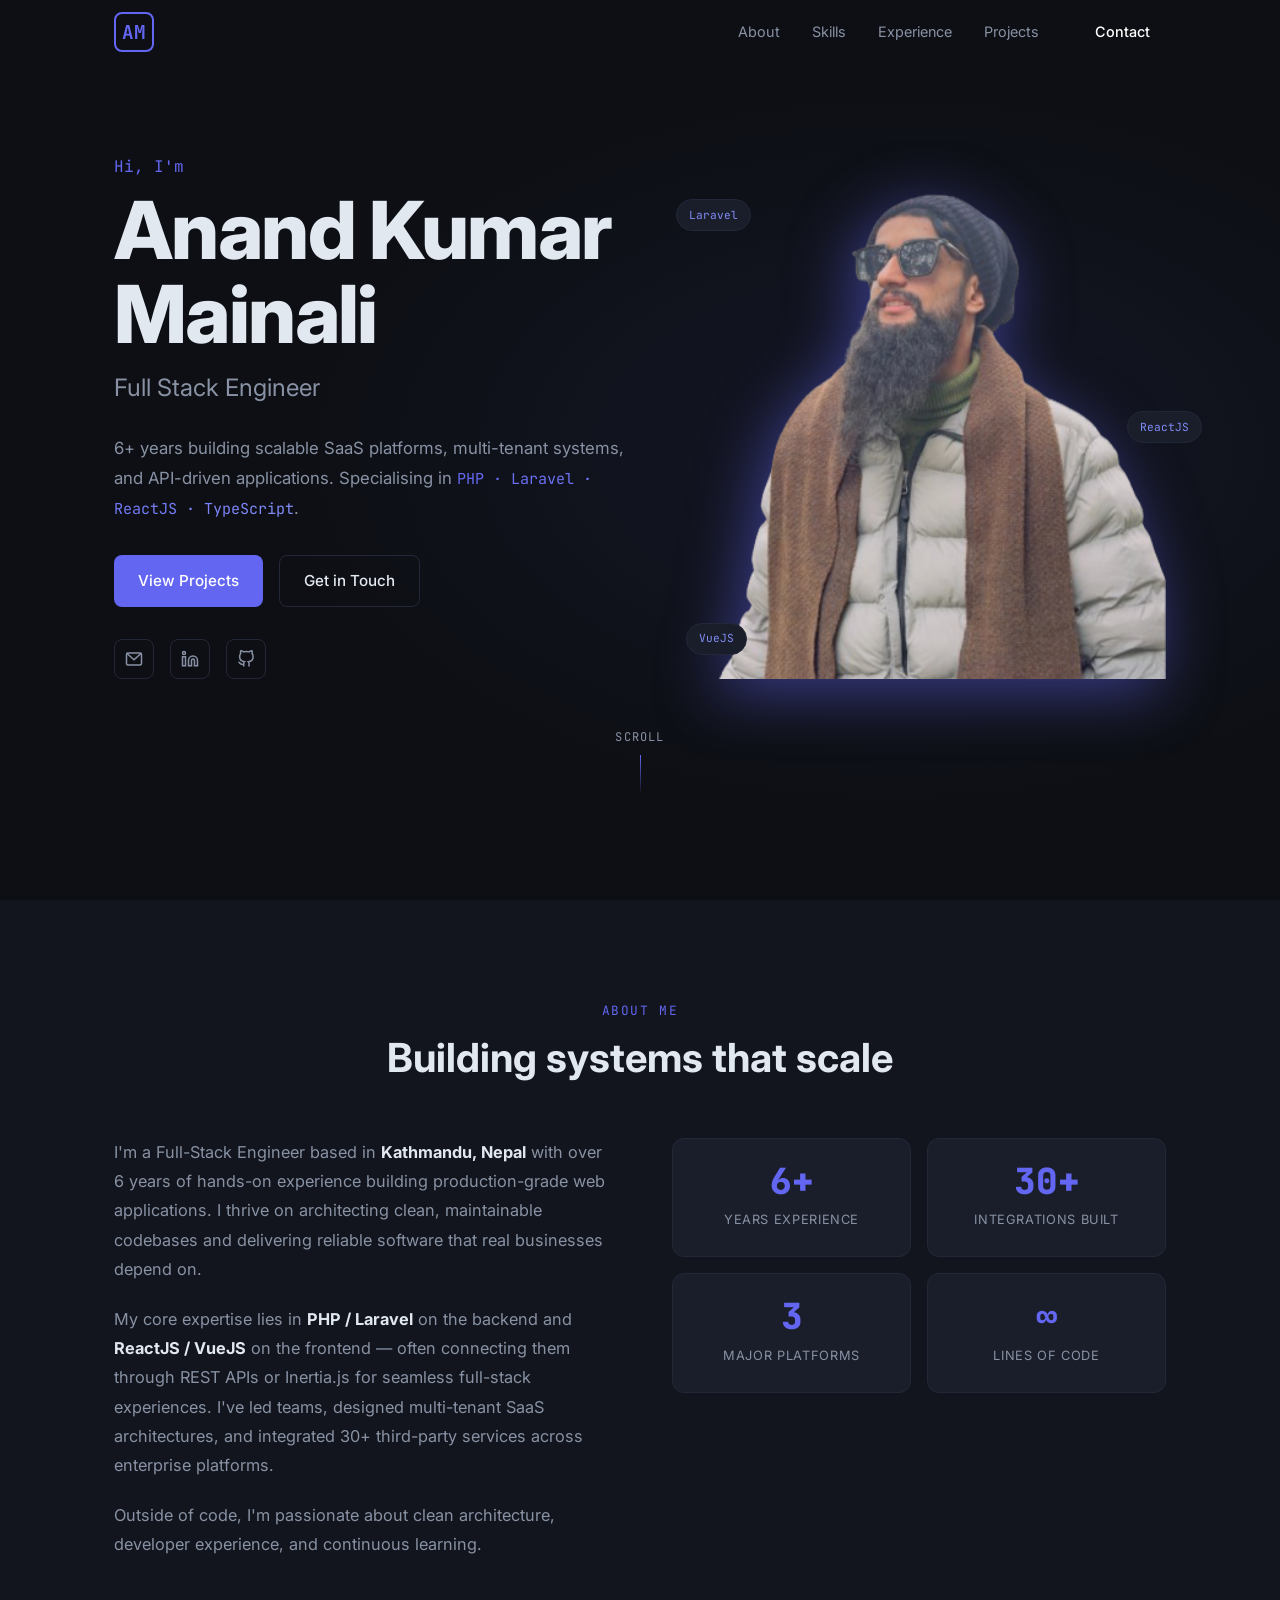
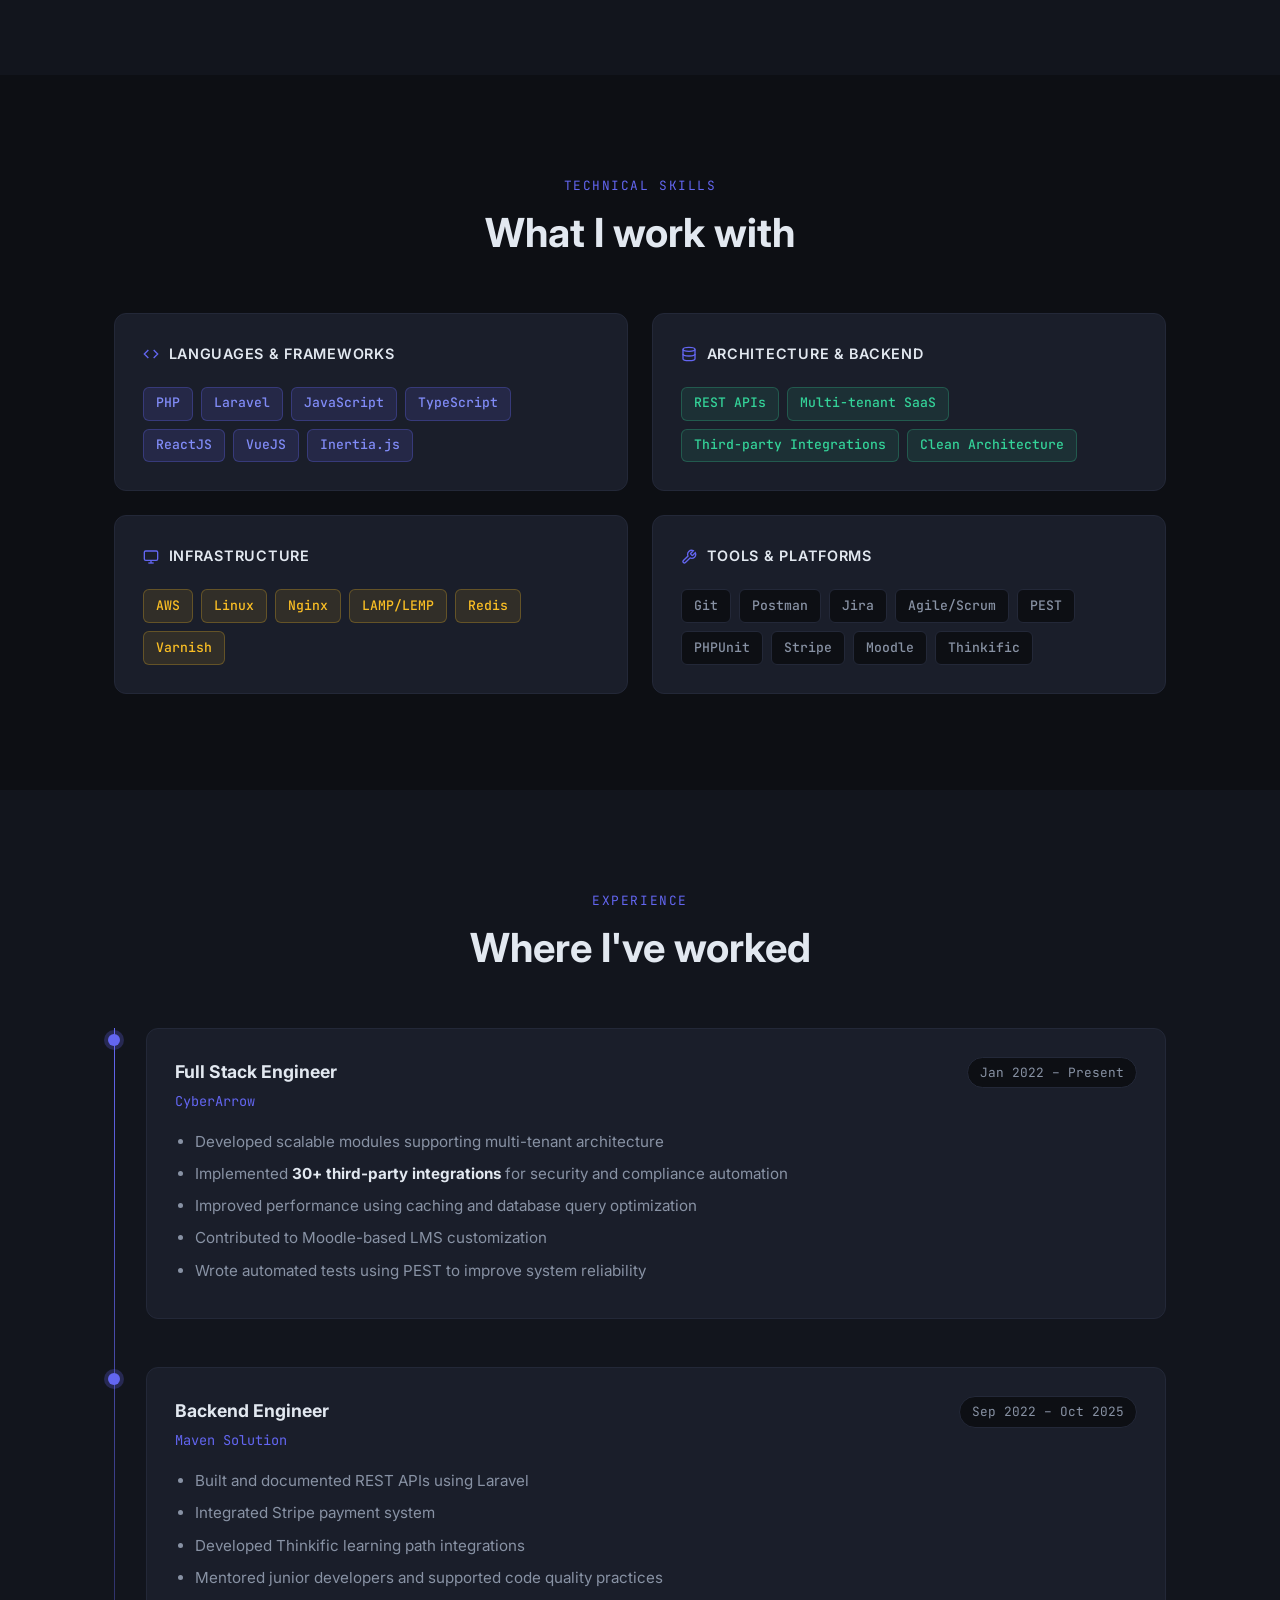
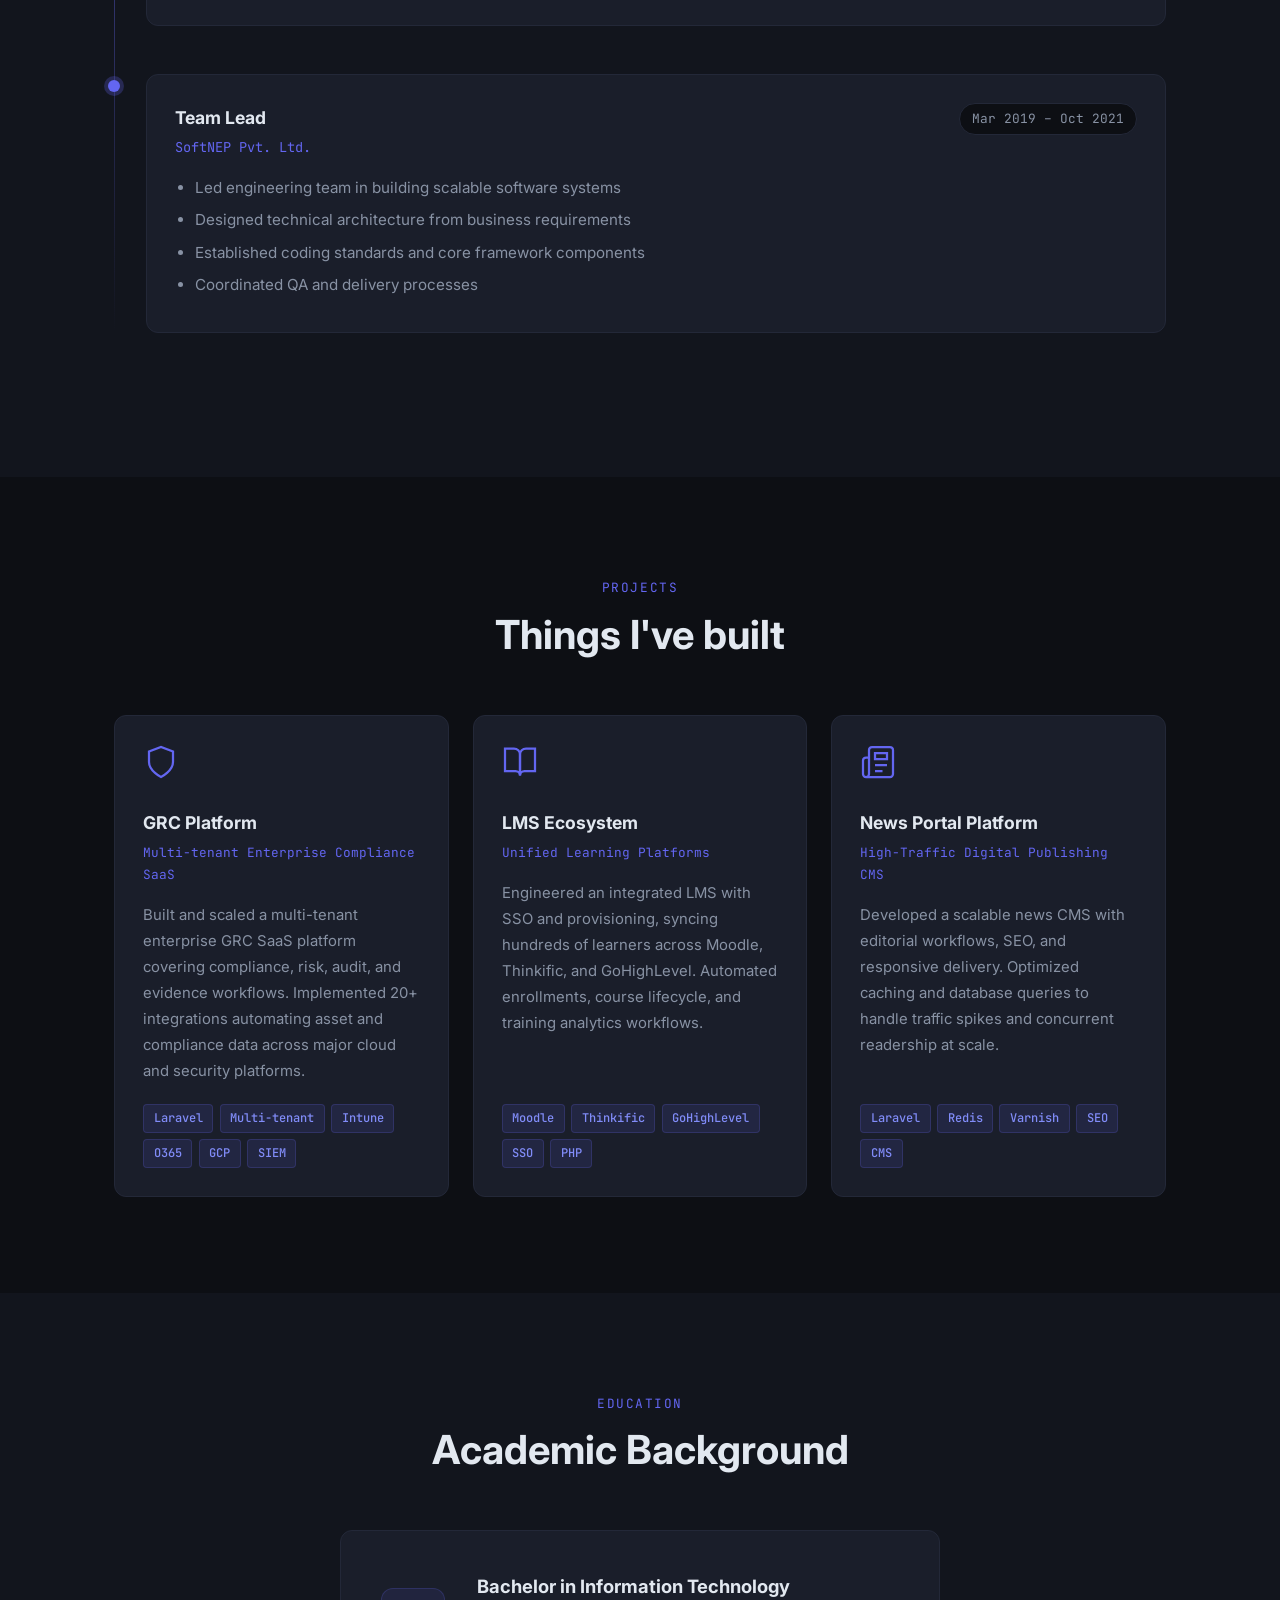
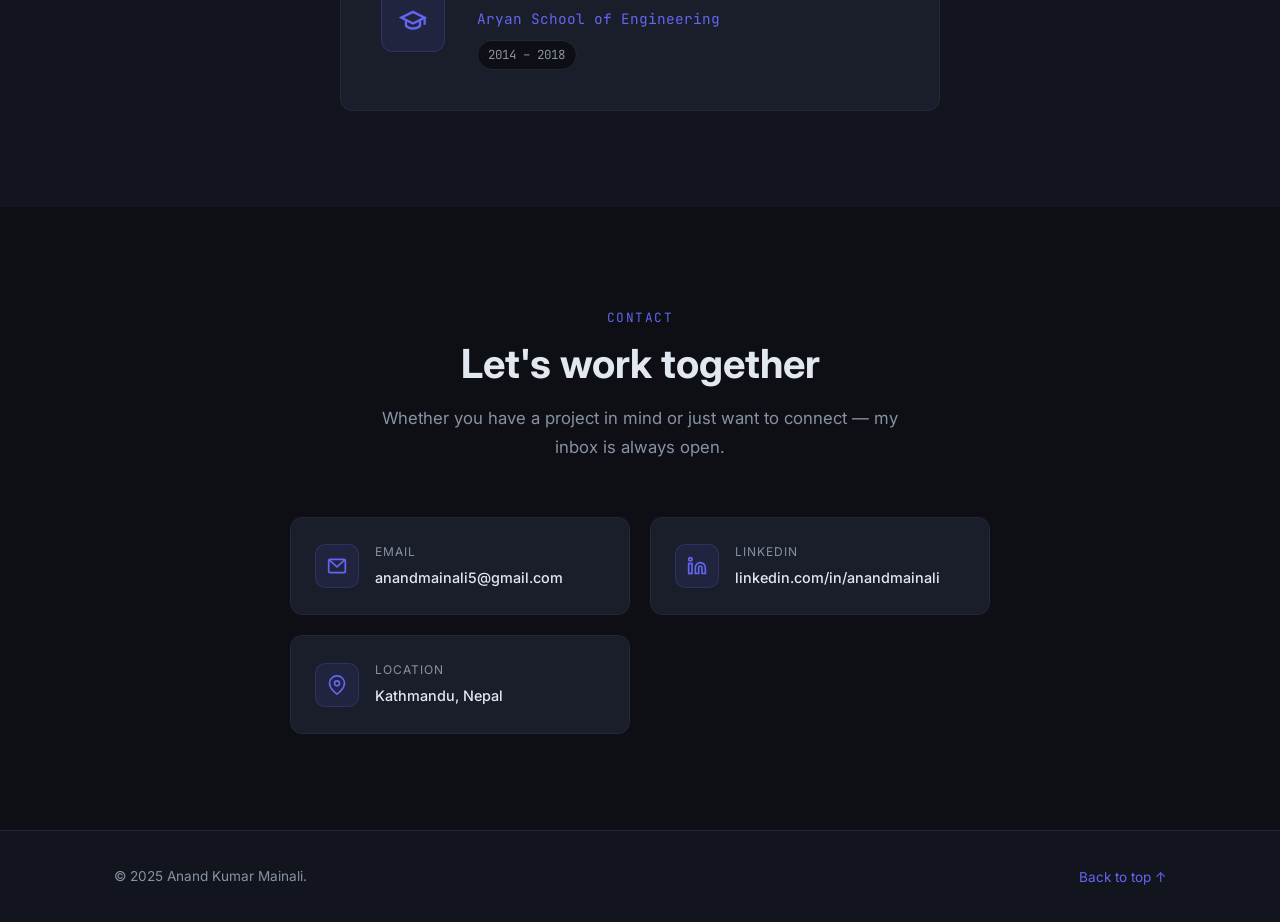
==== commit e83552e8: "SEO updated" ====
--- a/index.html
+++ b/index.html
@@ -18,6 +18,10 @@
   <meta property="og:title" content="Anand Kumar Mainali – Full Stack Developer" />
   <meta property="og:description" content="Full-Stack Engineer with 6+ years of experience building scalable SaaS platforms, multi-tenant systems, and API-driven applications. Expert in PHP, Laravel, ReactJS, and VueJS." />
   <meta property="og:image" content="https://anandmainali.com.np/profile.png" />
+  <meta property="og:image:type" content="image/png" />
+  <meta property="og:image:width" content="375" />
+  <meta property="og:image:height" content="411" />
+  <meta property="og:image:alt" content="Anand Kumar Mainali – Full Stack Developer" />
   <meta property="og:site_name" content="Anand Kumar Mainali" />
   <meta property="og:locale" content="en_US" />
 
--- a/style.css
+++ b/style.css
@@ -695,6 +695,8 @@
 @media (max-width: 900px) {
   .hero-inner { grid-template-columns: 1fr; text-align: center; align-items: center; }
   .hero-visual { width: 280px; margin: 0 auto; align-self: auto; order: -1; }
+  .hero-actions { justify-content: center; }
+  .hero-socials { justify-content: center; }
   .about-grid { grid-template-columns: 1fr; gap: 2.5rem; }
   .skills-grid { grid-template-columns: 1fr; }
   .projects-grid { grid-template-columns: 1fr; }
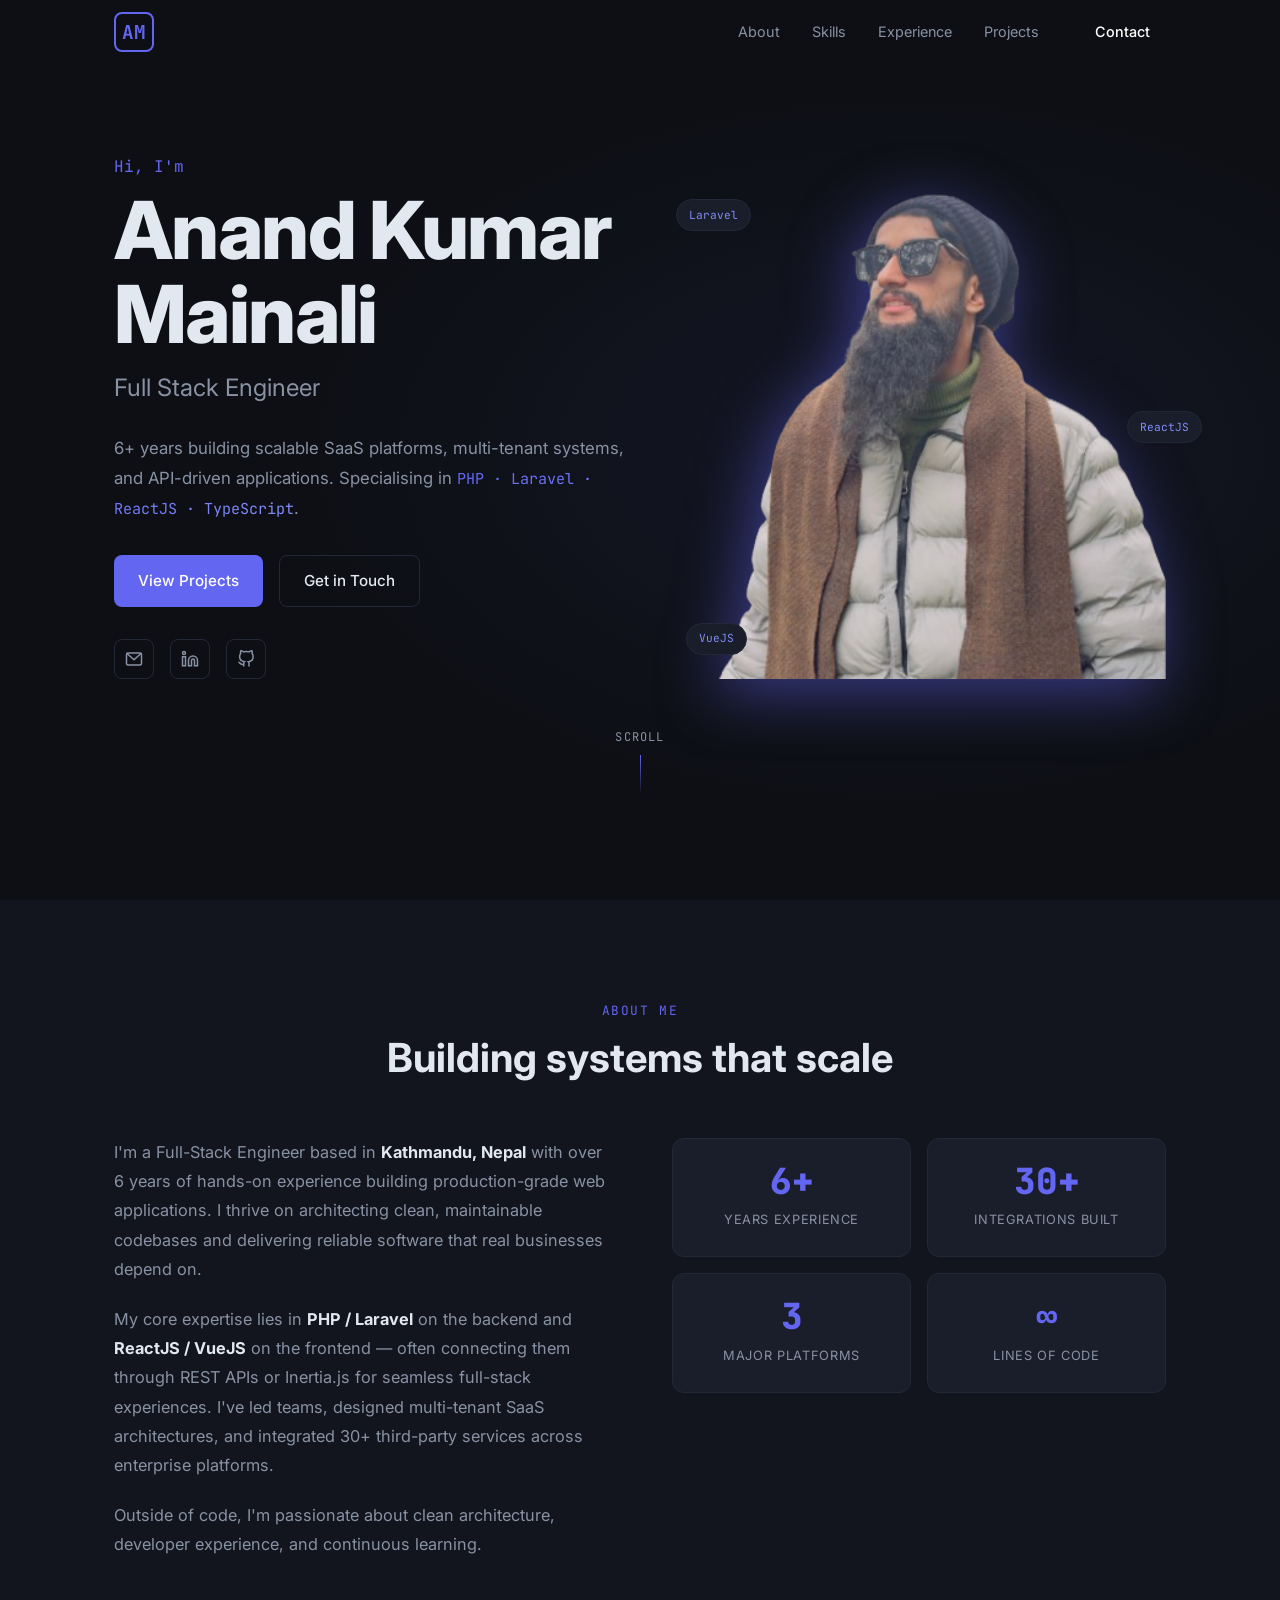
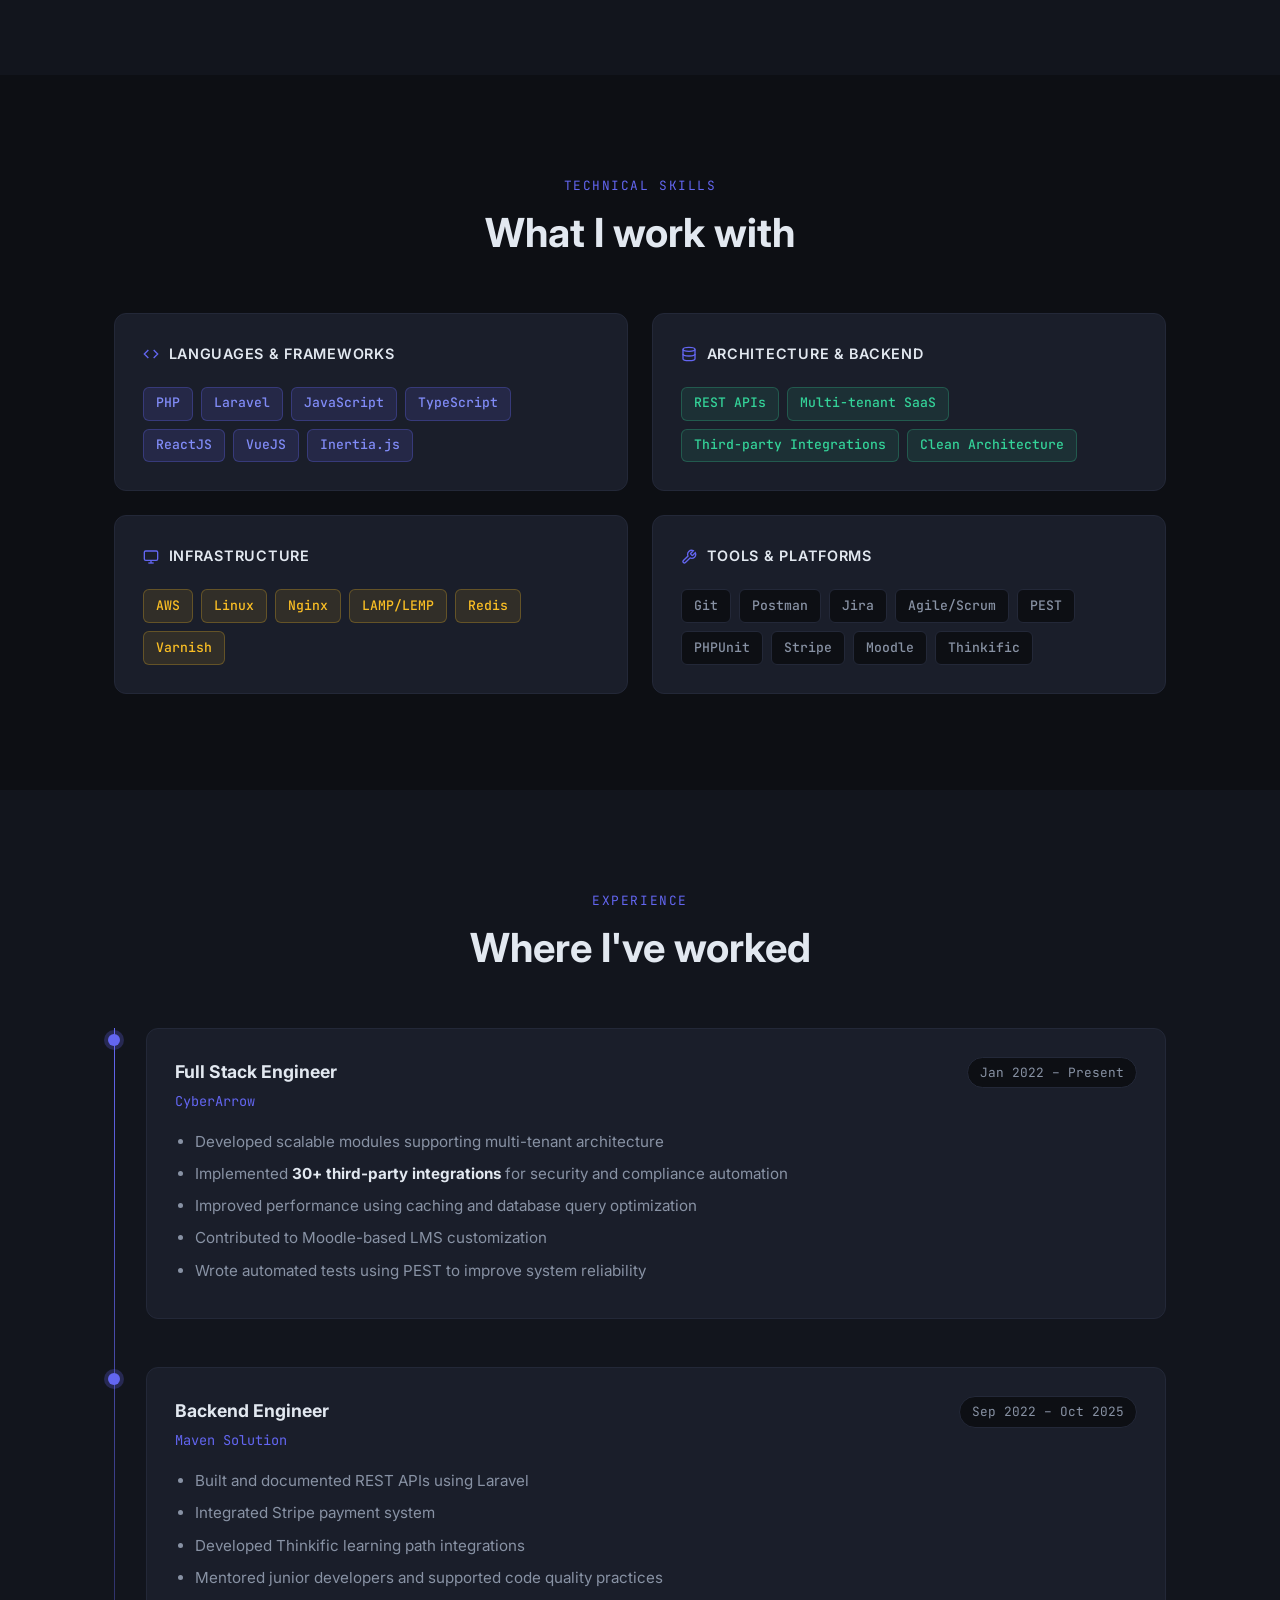
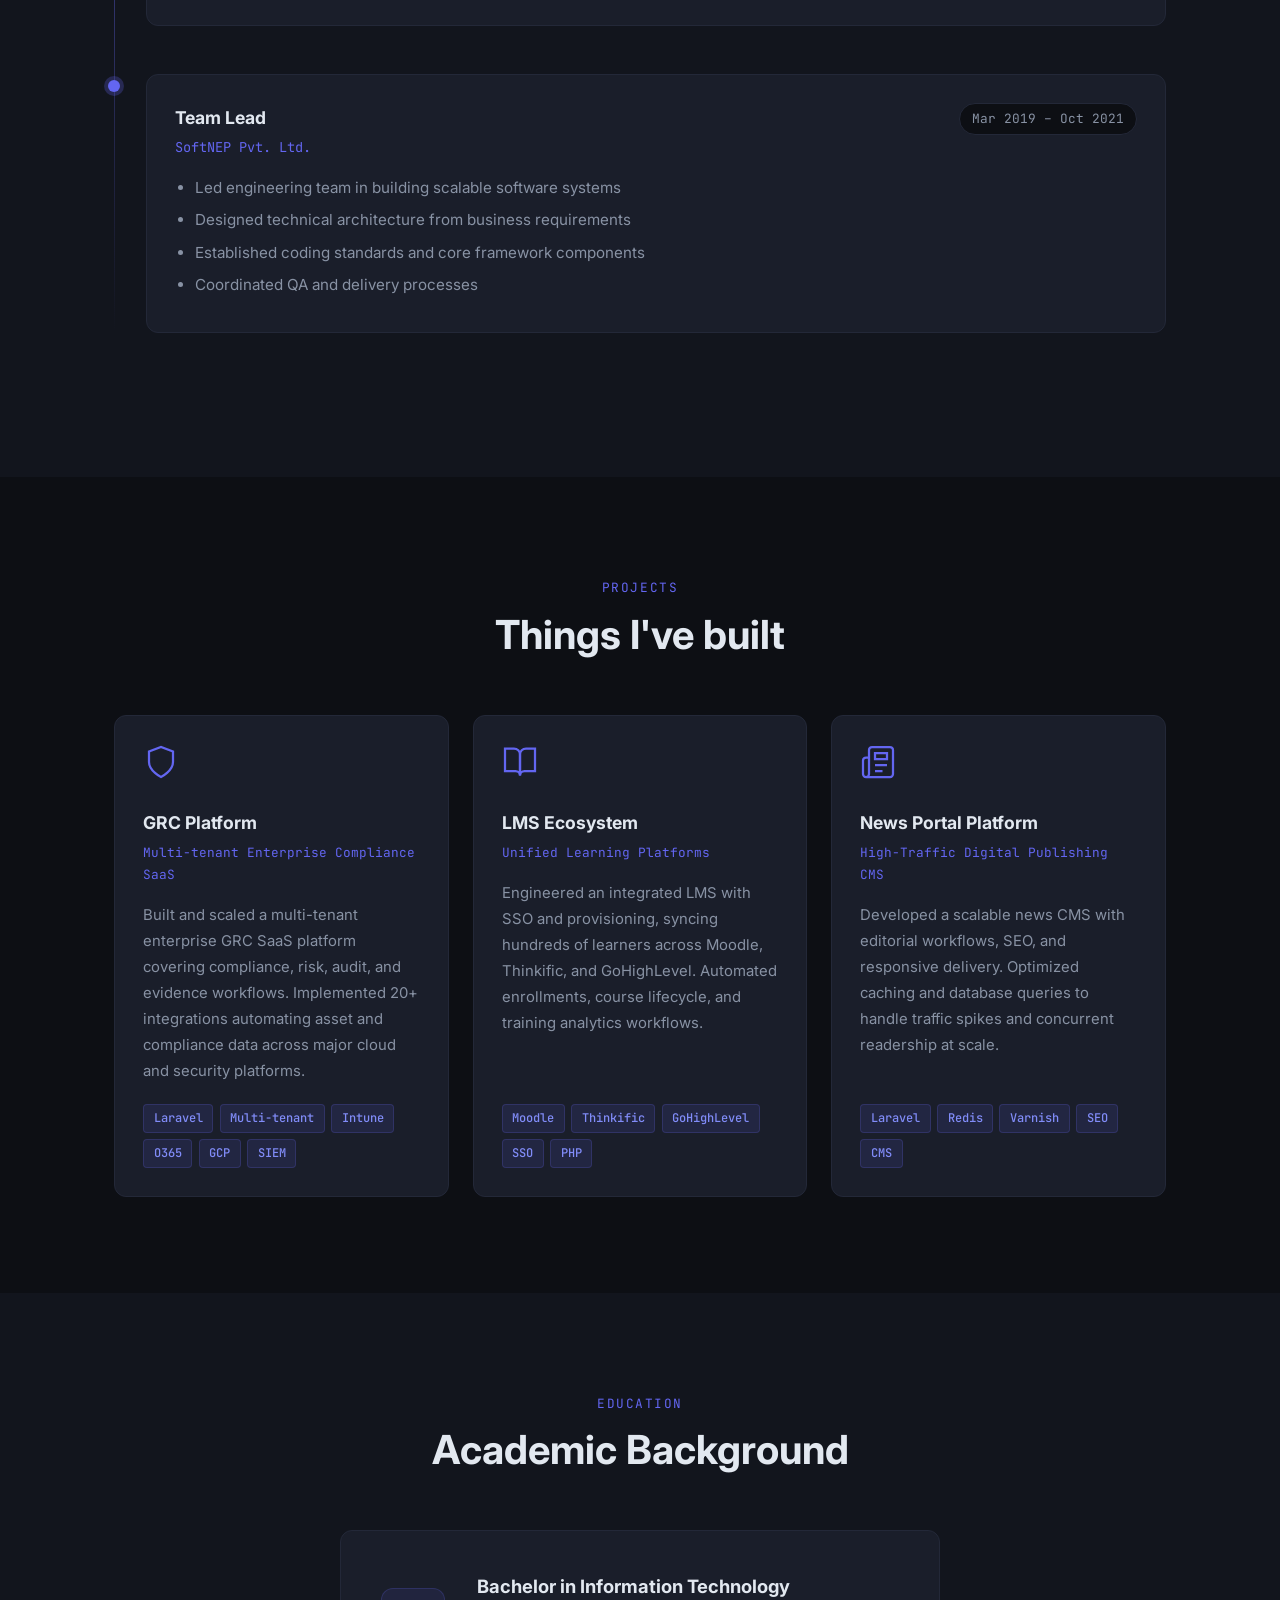
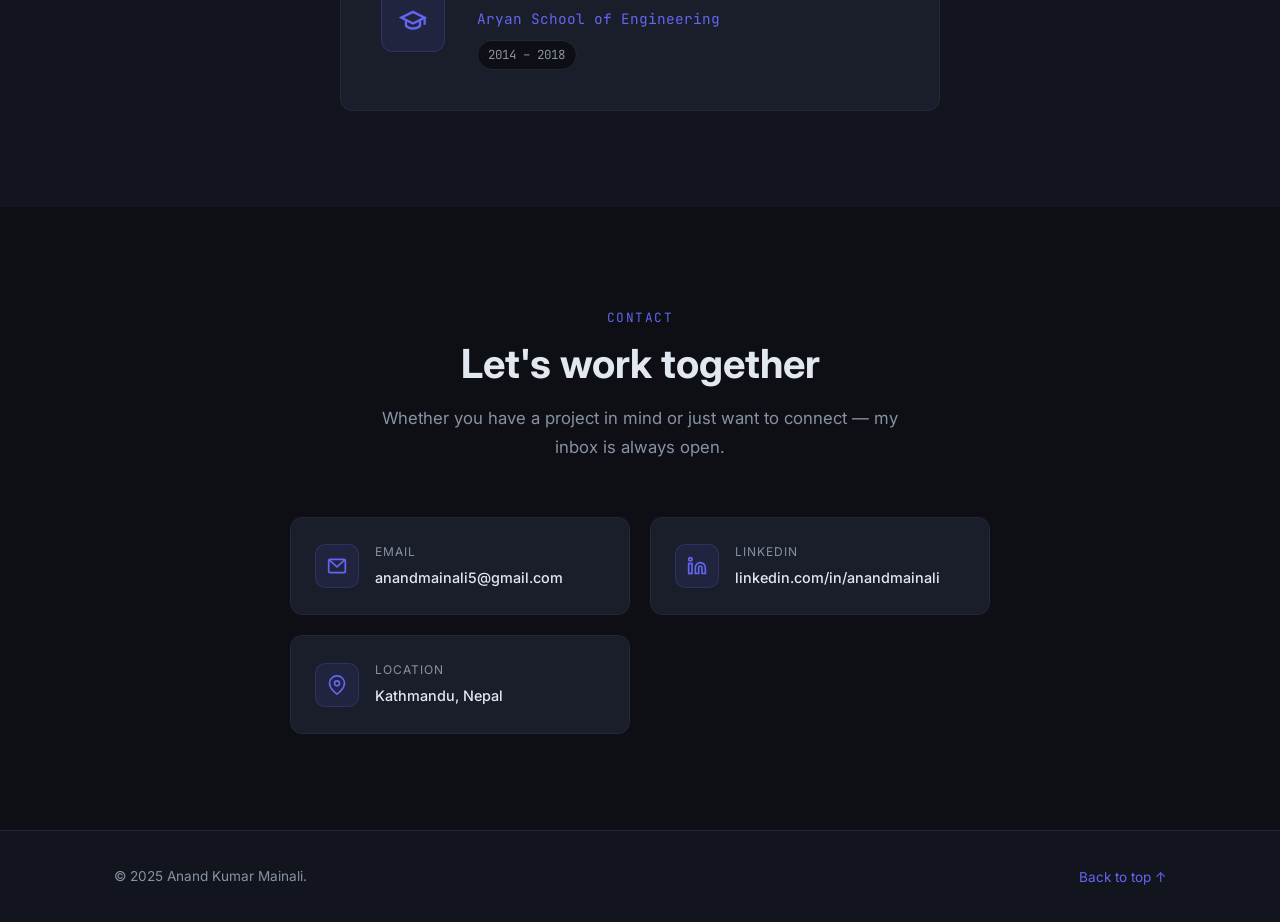
==== commit 712408f6: "fix: update OG/Twitter meta tags and center hero buttons on mobile - Added twitter:domain and twitte" ====
--- a/index.html
+++ b/index.html
@@ -13,8 +13,8 @@
   <link rel="canonical" href="https://anandmainali.com.np/" />
 
   <!-- Open Graph / Facebook -->
+  <meta property="og:url" content="https://anandmainali.com.np/" />
   <meta property="og:type" content="website" />
-  <meta property="og:url" content="https://anandmainali.com.np/" />
   <meta property="og:title" content="Anand Kumar Mainali – Full Stack Developer" />
   <meta property="og:description" content="Full-Stack Engineer with 6+ years of experience building scalable SaaS platforms, multi-tenant systems, and API-driven applications. Expert in PHP, Laravel, ReactJS, and VueJS." />
   <meta property="og:image" content="https://anandmainali.com.np/profile.png" />
@@ -27,8 +27,10 @@
 
   <!-- Twitter Card -->
   <meta name="twitter:card" content="summary_large_image" />
+  <meta property="twitter:domain" content="anandmainali.com.np" />
+  <meta property="twitter:url" content="https://anandmainali.com.np/" />
   <meta name="twitter:title" content="Anand Kumar Mainali – Full Stack Developer" />
-  <meta name="twitter:description" content="Full-Stack Engineer with 6+ years of experience building scalable SaaS platforms, multi-tenant systems, and API-driven applications." />
+  <meta name="twitter:description" content="Full-Stack Engineer with 6+ years of experience building scalable SaaS platforms, multi-tenant systems, and API-driven applications. Expert in PHP, Laravel, ReactJS, and VueJS." />
   <meta name="twitter:image" content="https://anandmainali.com.np/profile.png" />
 
   <!-- JSON-LD Structured Data -->
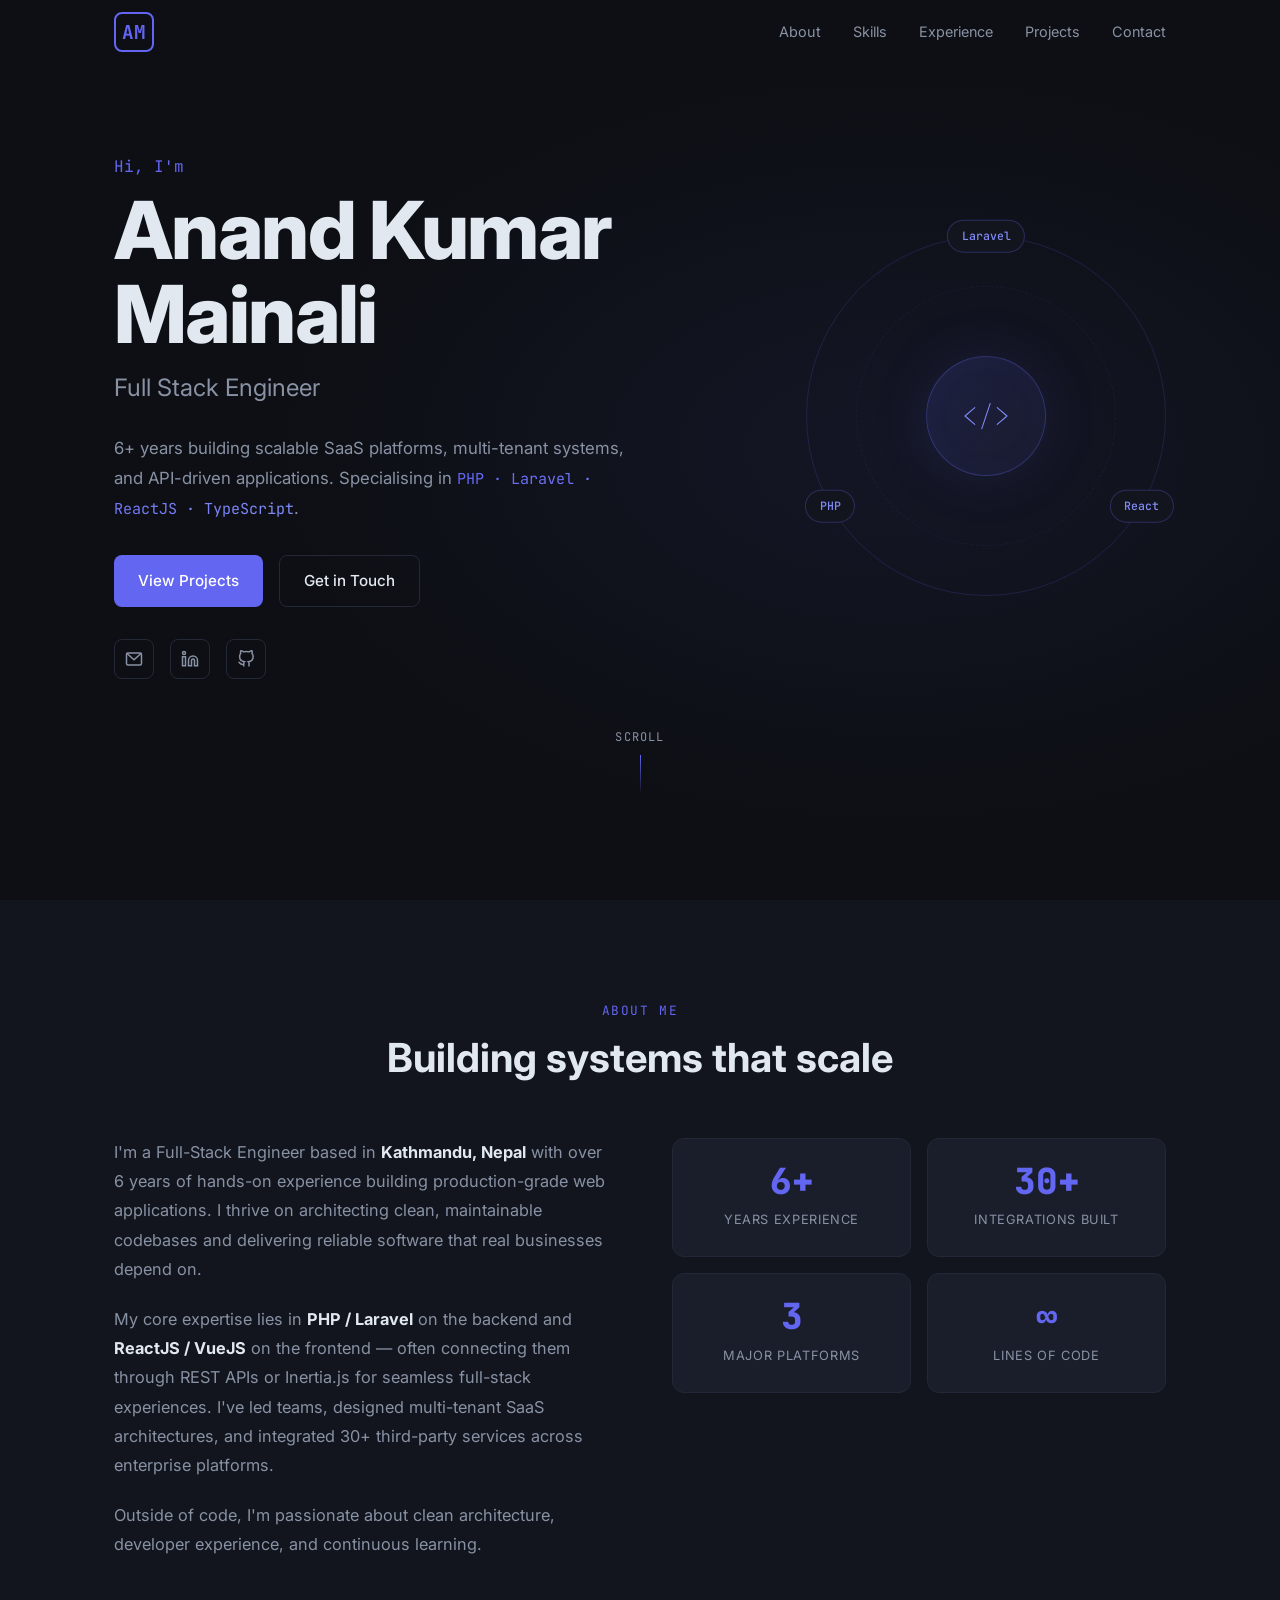
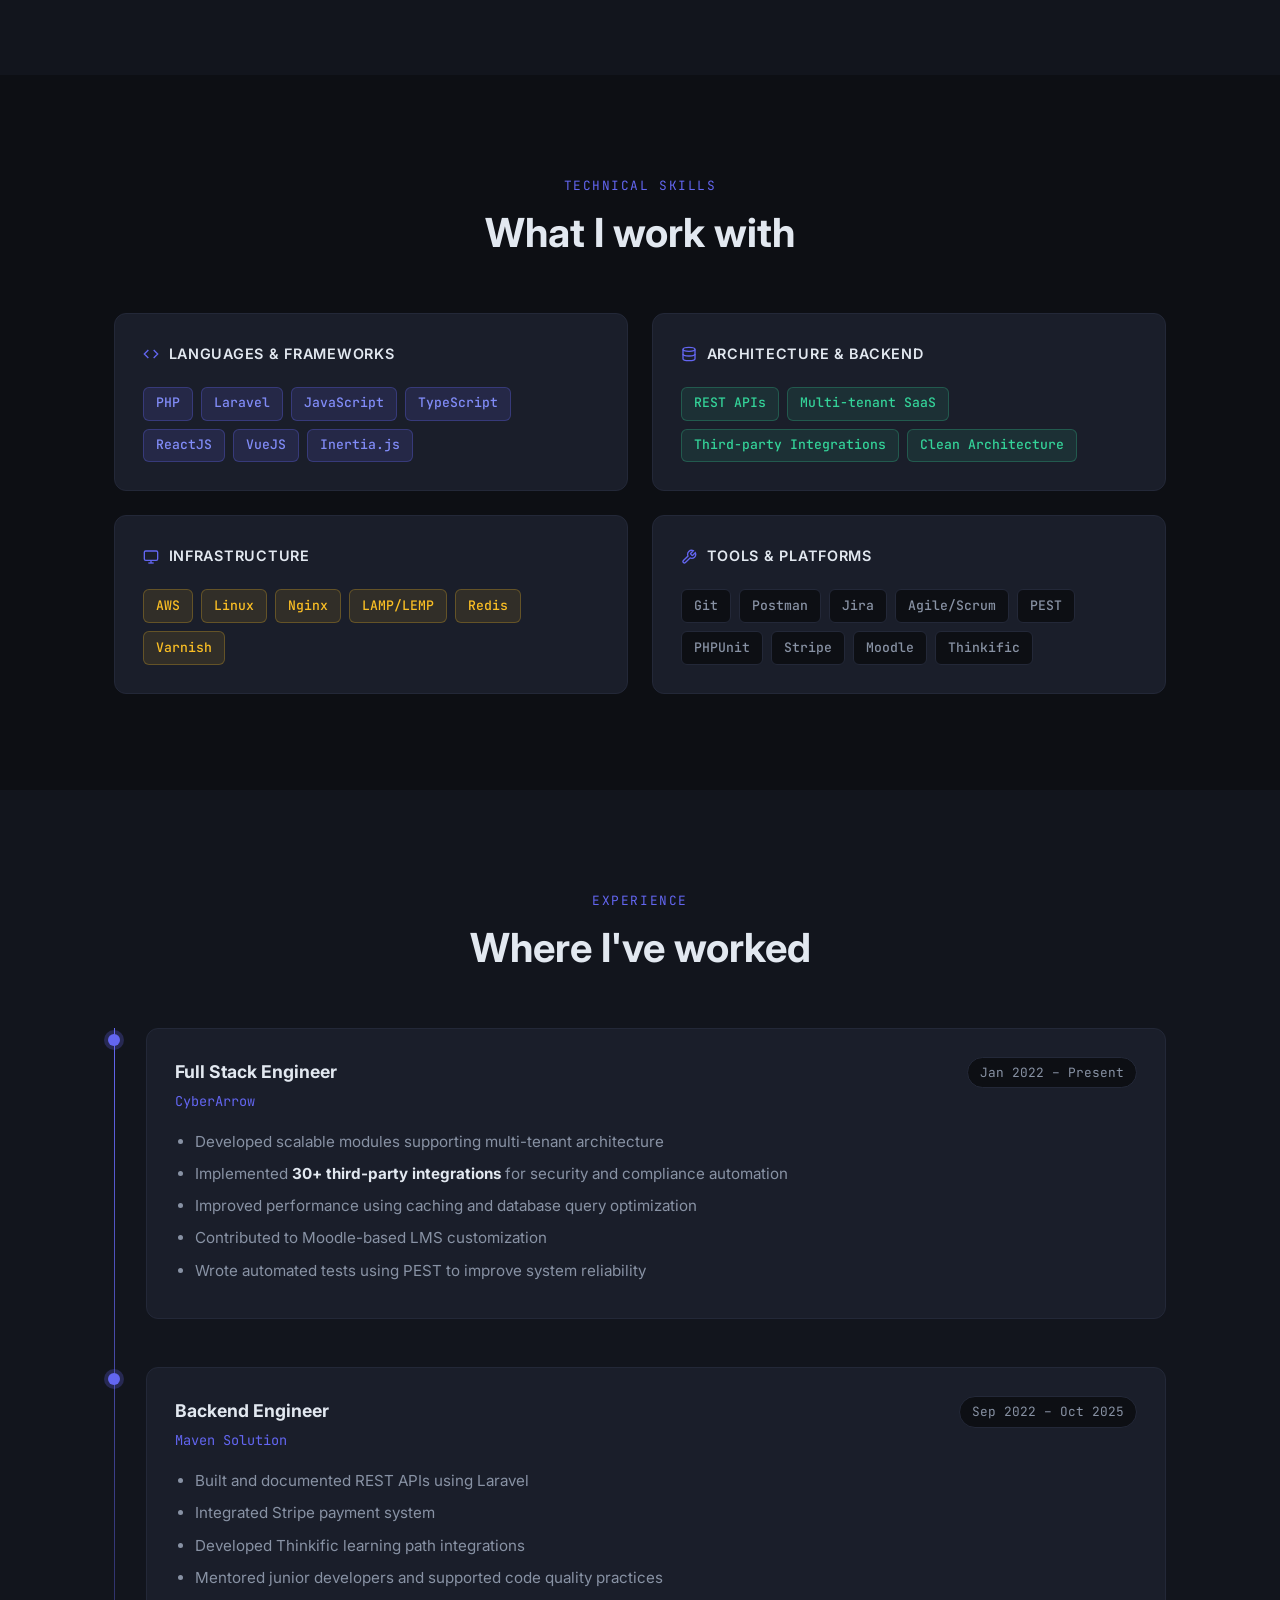
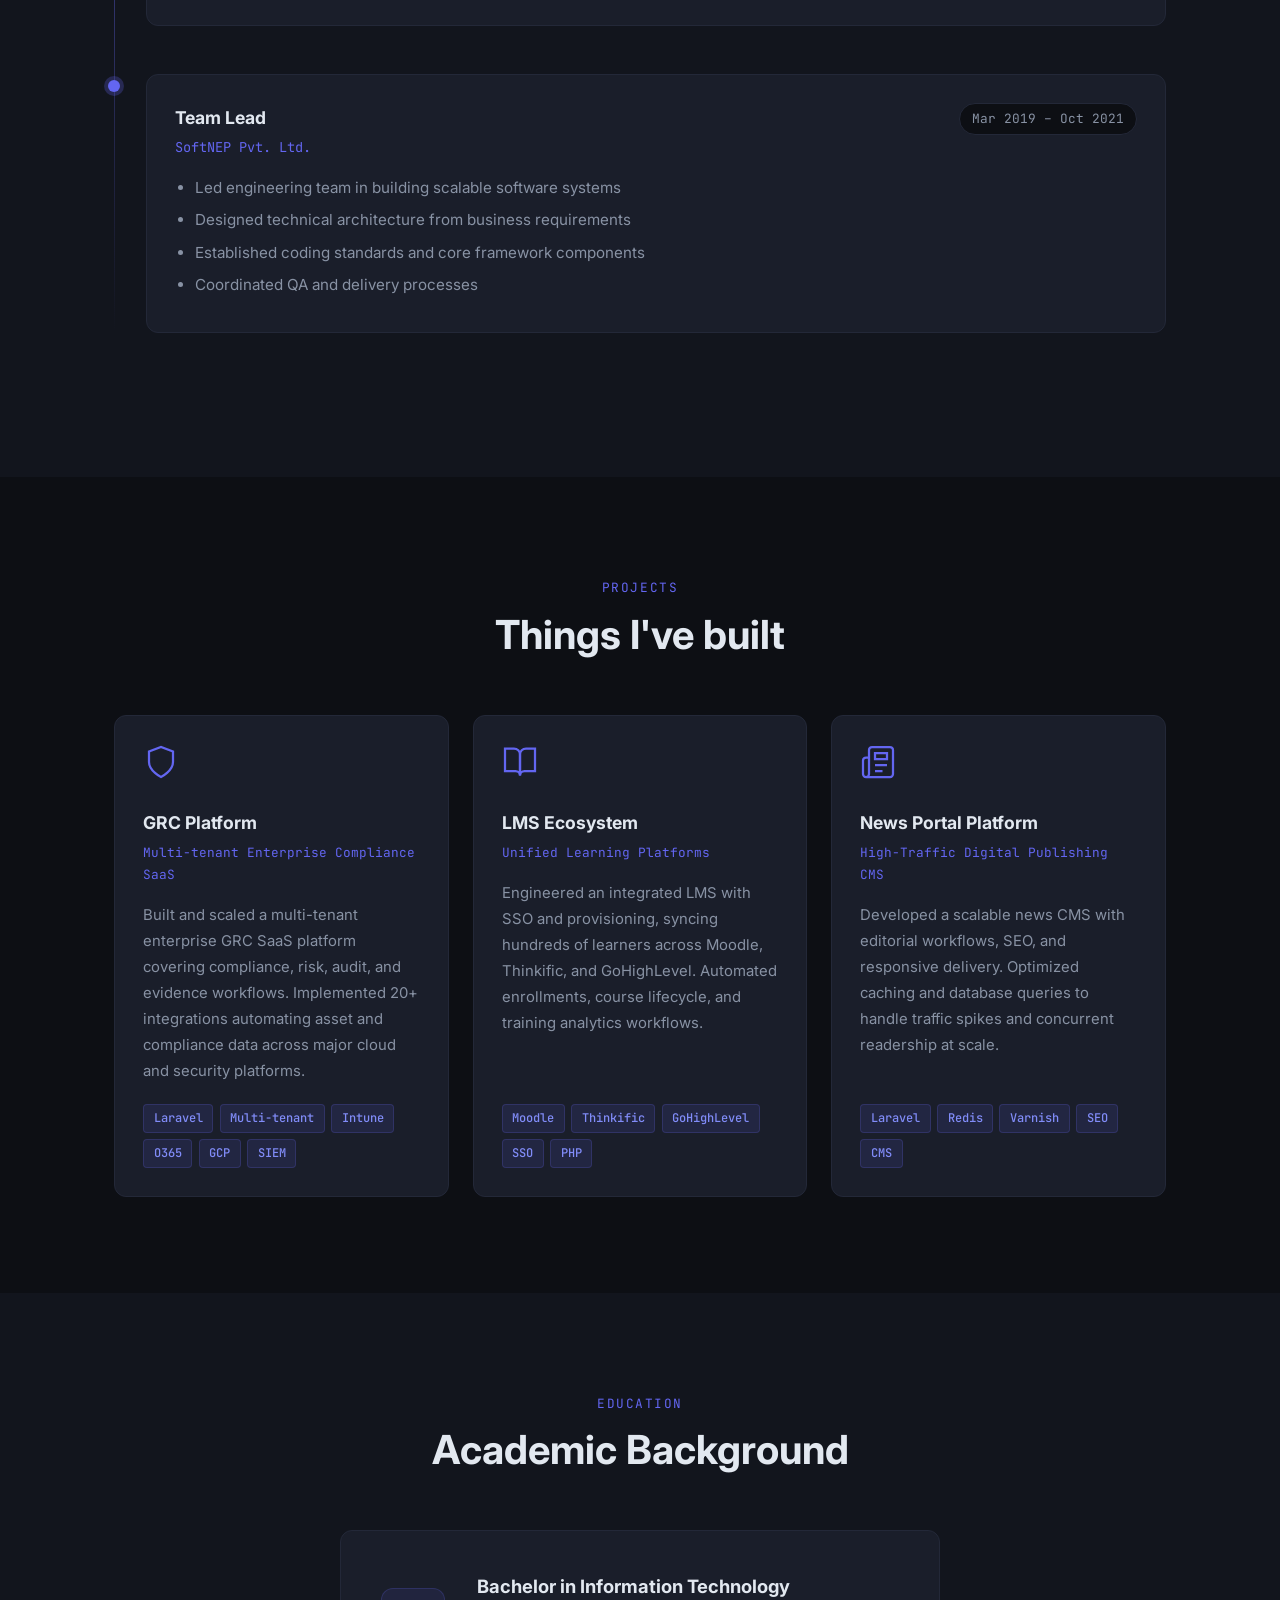
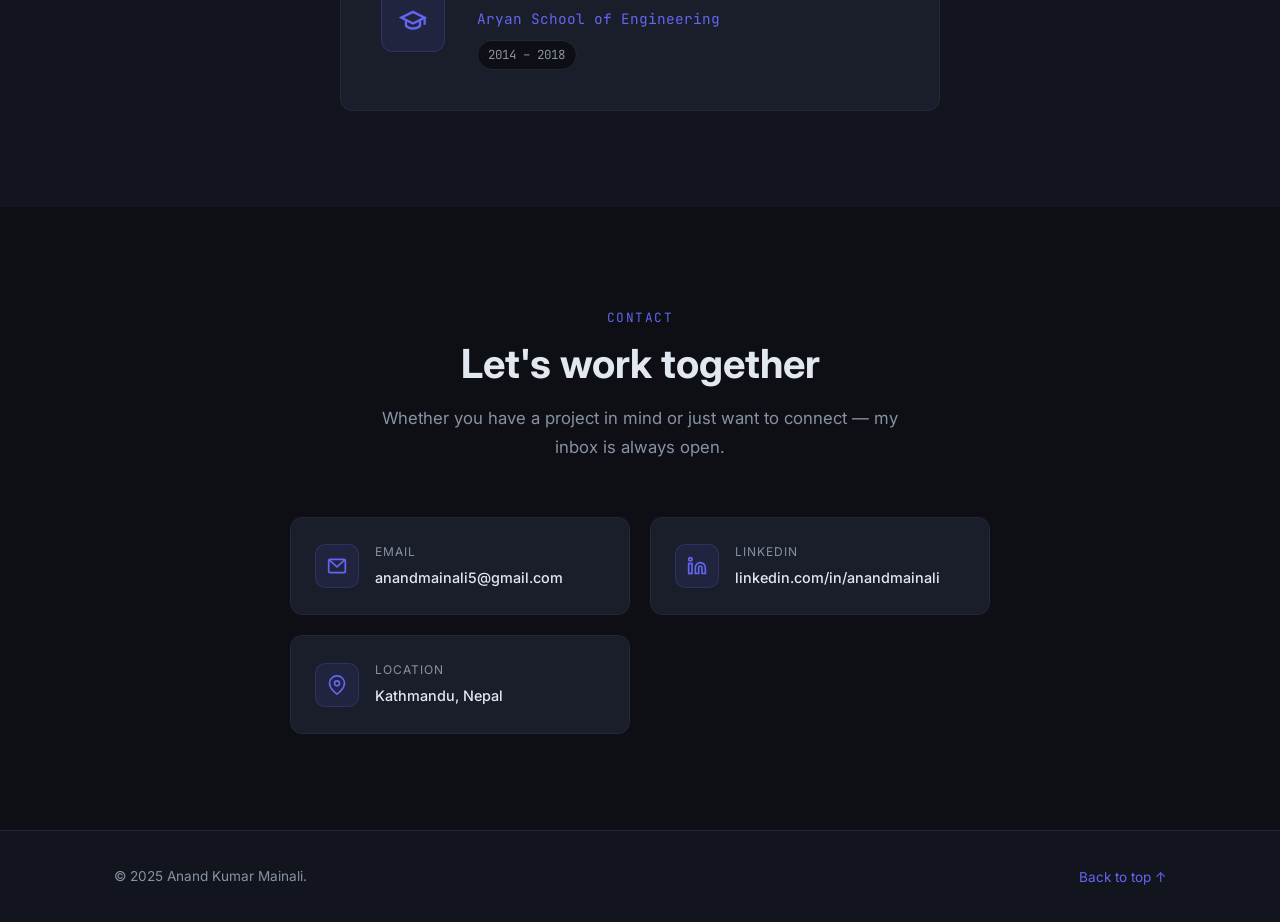
==== commit 66d8606c: "profile removed" ====
--- a/index.html
+++ b/index.html
@@ -17,10 +17,7 @@
   <meta property="og:type" content="website" />
   <meta property="og:title" content="Anand Kumar Mainali – Full Stack Developer" />
   <meta property="og:description" content="Full-Stack Engineer with 6+ years of experience building scalable SaaS platforms, multi-tenant systems, and API-driven applications. Expert in PHP, Laravel, ReactJS, and VueJS." />
-  <meta property="og:image" content="https://anandmainali.com.np/profile.png" />
-  <meta property="og:image:type" content="image/png" />
-  <meta property="og:image:width" content="375" />
-  <meta property="og:image:height" content="411" />
+  <meta property="og:image" content="https://anandmainali.com.np/og-image.png" />
   <meta property="og:image:alt" content="Anand Kumar Mainali – Full Stack Developer" />
   <meta property="og:site_name" content="Anand Kumar Mainali" />
   <meta property="og:locale" content="en_US" />
@@ -31,7 +28,7 @@
   <meta property="twitter:url" content="https://anandmainali.com.np/" />
   <meta name="twitter:title" content="Anand Kumar Mainali – Full Stack Developer" />
   <meta name="twitter:description" content="Full-Stack Engineer with 6+ years of experience building scalable SaaS platforms, multi-tenant systems, and API-driven applications. Expert in PHP, Laravel, ReactJS, and VueJS." />
-  <meta name="twitter:image" content="https://anandmainali.com.np/profile.png" />
+  <meta name="twitter:image" content="https://anandmainali.com.np/og-image.png" />
 
   <!-- JSON-LD Structured Data -->
   <script type="application/ld+json">
@@ -42,7 +39,7 @@
     "jobTitle": "Full Stack Developer",
     "url": "https://anandmainali.com.np",
     "email": "anandmainali5@gmail.com",
-    "image": "https://anandmainali.com.np/profile.png",
+    "image": "https://anandmainali.com.np/og-image.png",
     "sameAs": [
       "https://www.linkedin.com/in/anandmainali",
       "https://github.com/anandmainali"
@@ -72,7 +69,7 @@
         <li><a href="#skills">Skills</a></li>
         <li><a href="#experience">Experience</a></li>
         <li><a href="#projects">Projects</a></li>
-        <li><a href="#contact" class="btn btn-sm">Contact</a></li>
+        <li><a href="#contact">Contact</a></li>
       </ul>
       <button class="nav-toggle" aria-label="Toggle menu">
         <span></span><span></span><span></span>
@@ -110,14 +107,20 @@
           </div>
         </div>
         <div class="hero-visual">
-          <div class="photo-card" id="photoCard">
-            <div class="photo-wrap">
-              <img src="profile.png" alt="Anand Kumar Mainali – Full Stack Developer" class="profile-photo" />
-            </div>
-          </div>
-          <div class="floating-badge badge-1">Laravel</div>
-          <div class="floating-badge badge-2">ReactJS</div>
-          <div class="floating-badge badge-3">VueJS</div>
+          <div class="code-orbit">
+            <div class="orbit-ring ring-outer"></div>
+            <div class="orbit-ring ring-inner"></div>
+            <div class="orbit-core">
+              <svg xmlns="http://www.w3.org/2000/svg" viewBox="0 0 80 80" fill="none" stroke="currentColor" stroke-width="1.5" stroke-linecap="round" stroke-linejoin="round">
+                <polyline points="24 52 10 40 24 28" />
+                <polyline points="56 28 70 40 56 52" />
+                <line x1="46" y1="22" x2="34" y2="58" />
+              </svg>
+            </div>
+            <span class="orbit-node node-1">Laravel</span>
+            <span class="orbit-node node-2">React</span>
+            <span class="orbit-node node-3">PHP</span>
+          </div>
         </div>
       </div>
       <div class="hero-scroll">
@@ -495,6 +498,21 @@
       });
     });
 
+    // Active nav link on scroll
+    const sections = document.querySelectorAll('section[id]');
+    const navAnchors = document.querySelectorAll('.nav-links a');
+    const sectionObserver = new IntersectionObserver((entries) => {
+      entries.forEach(entry => {
+        if (entry.isIntersecting) {
+          const id = entry.target.getAttribute('id');
+          navAnchors.forEach(a => {
+            a.classList.toggle('active', a.getAttribute('href') === '#' + id);
+          });
+        }
+      });
+    }, { rootMargin: '-40% 0px -60% 0px' });
+    sections.forEach(s => sectionObserver.observe(s));
+
     // Intersection observer for fade-in animations
     const observer = new IntersectionObserver((entries) => {
       entries.forEach(e => {
@@ -508,20 +526,6 @@
     document.querySelectorAll('.timeline-item, .project-card, .skill-group, .stat-card, .contact-card, .edu-card')
       .forEach(el => observer.observe(el));
 
-    // 3D tilt effect on profile photo
-    const heroVisual = document.querySelector('.hero-visual');
-    const photoCard = document.getElementById('photoCard');
-    if (heroVisual && photoCard) {
-      heroVisual.addEventListener('mousemove', (e) => {
-        const rect = heroVisual.getBoundingClientRect();
-        const x = (e.clientX - rect.left) / rect.width - 0.5;
-        const y = (e.clientY - rect.top) / rect.height - 0.5;
-        photoCard.style.transform = `rotateY(${x * 14}deg) rotateX(${-y * 10}deg)`;
-      });
-      heroVisual.addEventListener('mouseleave', () => {
-        photoCard.style.transform = 'rotateY(0deg) rotateX(0deg)';
-      });
-    }
 </script>
 
 </body>
--- a/style.css
+++ b/style.css
@@ -164,7 +164,9 @@
   transition: color var(--transition);
 }
 .nav-links a:hover { color: var(--text); }
-.nav-links .btn { color: #fff; margin-left: 0.5rem; }
+.nav-links a.active {
+  color: var(--accent-2);
+}
 
 .nav-toggle {
   display: none;
@@ -260,61 +262,93 @@
   transform: translateY(-2px);
 }
 
-/* Avatar */
+/* Code Orbit */
 .hero-visual {
   position: relative;
-  width: 460px;
+  width: 360px;
+  height: 360px;
   flex-shrink: 0;
-  perspective: 1200px;
-  align-self: flex-end;
-}
-
-.photo-card {
+  align-self: center;
+}
+
+.code-orbit {
   width: 100%;
   height: 100%;
   position: relative;
-  transform-style: preserve-3d;
-  transition: transform 0.08s ease;
-  cursor: default;
-}
-
-.photo-wrap {
-  width: 100%;
-  height: 100%;
-}
-
-.profile-photo {
-  width: 100%;
-  height: 100%;
-  object-fit: contain;
-  object-position: center bottom;
-  display: block;
-  filter: drop-shadow(-8px 12px 30px rgba(99, 102, 241, 0.5));
-}
-
-.floating-badge {
+  display: flex;
+  align-items: center;
+  justify-content: center;
+}
+
+.orbit-ring {
   position: absolute;
-  font-family: var(--font-mono);
-  font-size: 0.7rem;
-  padding: 0.35rem 0.75rem;
-  background: var(--bg-3);
-  border: 1px solid var(--border);
+  border-radius: 50%;
+  border: 1px solid rgba(99,102,241,0.18);
+}
+.orbit-ring.ring-outer {
+  inset: 0;
+  animation: spinSlow 30s linear infinite;
+}
+.orbit-ring.ring-inner {
+  inset: 50px;
+  border-style: dashed;
+  border-color: rgba(99,102,241,0.1);
+  animation: spinSlow 20s linear infinite reverse;
+}
+
+.orbit-core {
+  width: 120px;
+  height: 120px;
+  border-radius: 50%;
+  background: linear-gradient(135deg, rgba(99,102,241,0.15), rgba(129,140,248,0.06));
+  border: 1.5px solid rgba(99,102,241,0.3);
+  display: flex;
+  align-items: center;
+  justify-content: center;
+  color: var(--accent-2);
+  box-shadow: 0 0 60px rgba(99,102,241,0.12), inset 0 0 30px rgba(99,102,241,0.04);
+  position: relative;
+  z-index: 2;
+}
+.orbit-core svg {
+  width: 56px;
+  height: 56px;
+}
+
+/* Nodes on the outer ring — 3 points at 120° intervals on a 360px circle (r=180) */
+.orbit-node {
+  position: absolute;
+  font-family: var(--font-mono);
+  font-size: 0.72rem;
+  font-weight: 500;
+  padding: 0.35rem 0.85rem;
+  background: var(--bg-2);
+  border: 1px solid rgba(99,102,241,0.3);
   border-radius: 100px;
   color: var(--accent-2);
   white-space: nowrap;
-  animation: float 3s ease-in-out infinite;
-}
-.badge-1 { top: 24px; left: -30px; animation-delay: 0s; }
-.badge-2 { top: 50%; right: -36px; transform: translateY(-50%); animation-delay: 1s; }
-.badge-3 { bottom: 24px; left: -20px; animation-delay: 2s; }
-@keyframes float {
-  0%, 100% { transform: translateY(0); }
-  50% { transform: translateY(-6px); }
-}
-.badge-2 { animation: float2 3s ease-in-out 1s infinite; }
-@keyframes float2 {
-  0%, 100% { transform: translateY(-50%); }
-  50% { transform: translateY(calc(-50% - 6px)); }
+  z-index: 3;
+  transform: translate(-50%, -50%);
+}
+/* Top center: 270° → (50%, 0%) */
+.orbit-node.node-1 {
+  top: 0%;
+  left: 50%;
+}
+/* Bottom right: 30° → cos30=0.866, sin30=0.5 → (93.3%, 75%) */
+.orbit-node.node-2 {
+  top: 75%;
+  left: 93.3%;
+}
+/* Bottom left: 150° → cos150=-0.866, sin150=0.5 → (6.7%, 75%) */
+.orbit-node.node-3 {
+  top: 75%;
+  left: 6.7%;
+}
+
+@keyframes spinSlow {
+  from { transform: rotate(0deg); }
+  to { transform: rotate(360deg); }
 }
 
 .hero-scroll {
@@ -694,7 +728,11 @@
    ============================================= */
 @media (max-width: 900px) {
   .hero-inner { grid-template-columns: 1fr; text-align: center; align-items: center; }
-  .hero-visual { width: 280px; margin: 0 auto; align-self: auto; order: -1; }
+  .hero-visual { width: 240px; height: 240px; margin: 0 auto; align-self: auto; order: -1; }
+  .orbit-core { width: 90px; height: 90px; }
+  .orbit-core svg { width: 42px; height: 42px; }
+  .orbit-ring.ring-inner { inset: 36px; }
+  .orbit-node { font-size: 0.65rem; padding: 0.25rem 0.65rem; }
   .hero-actions { justify-content: center; }
   .hero-socials { justify-content: center; }
   .about-grid { grid-template-columns: 1fr; gap: 2.5rem; }
@@ -723,7 +761,6 @@
     padding: 0.9rem 1.5rem;
     font-size: 1rem;
   }
-  .nav-links .btn { margin: 0.5rem 1.5rem; display: inline-flex; }
   .nav-toggle { display: flex; }
 
   .timeline { padding-left: 1.5rem; }
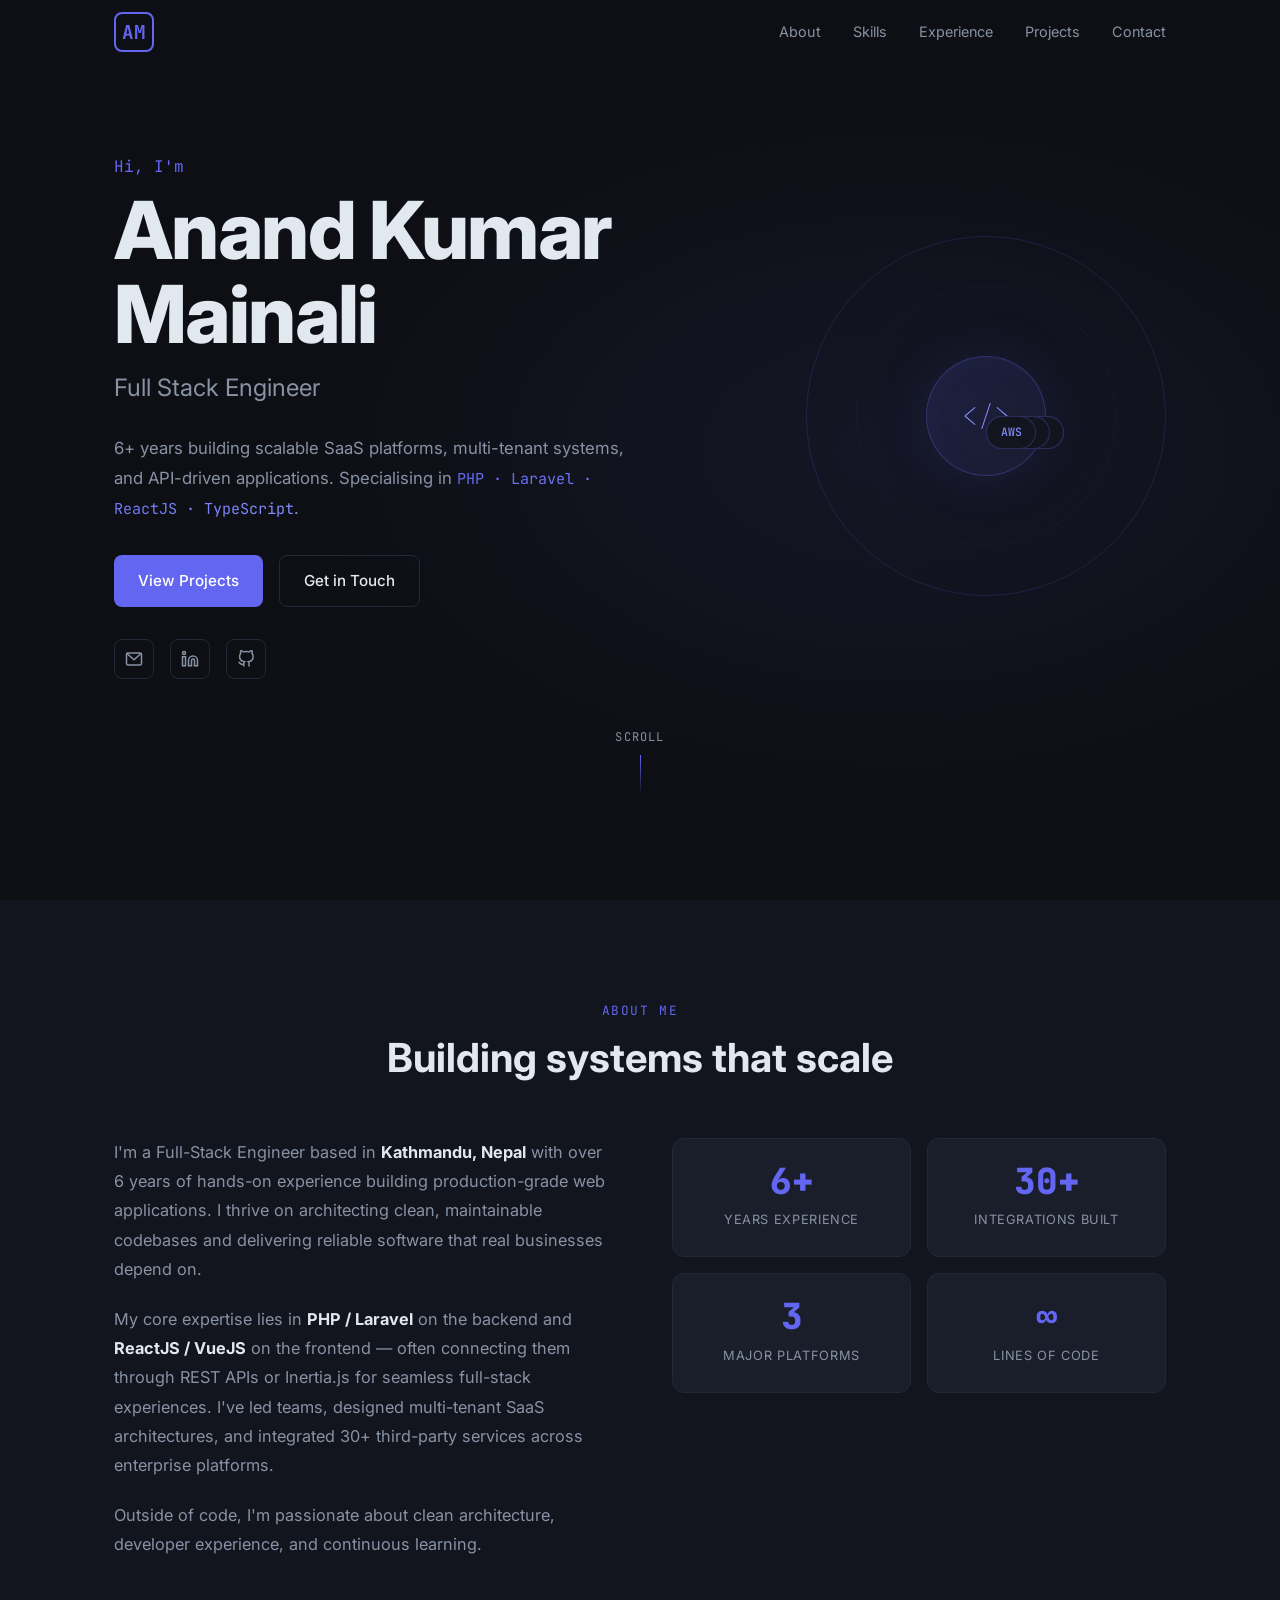
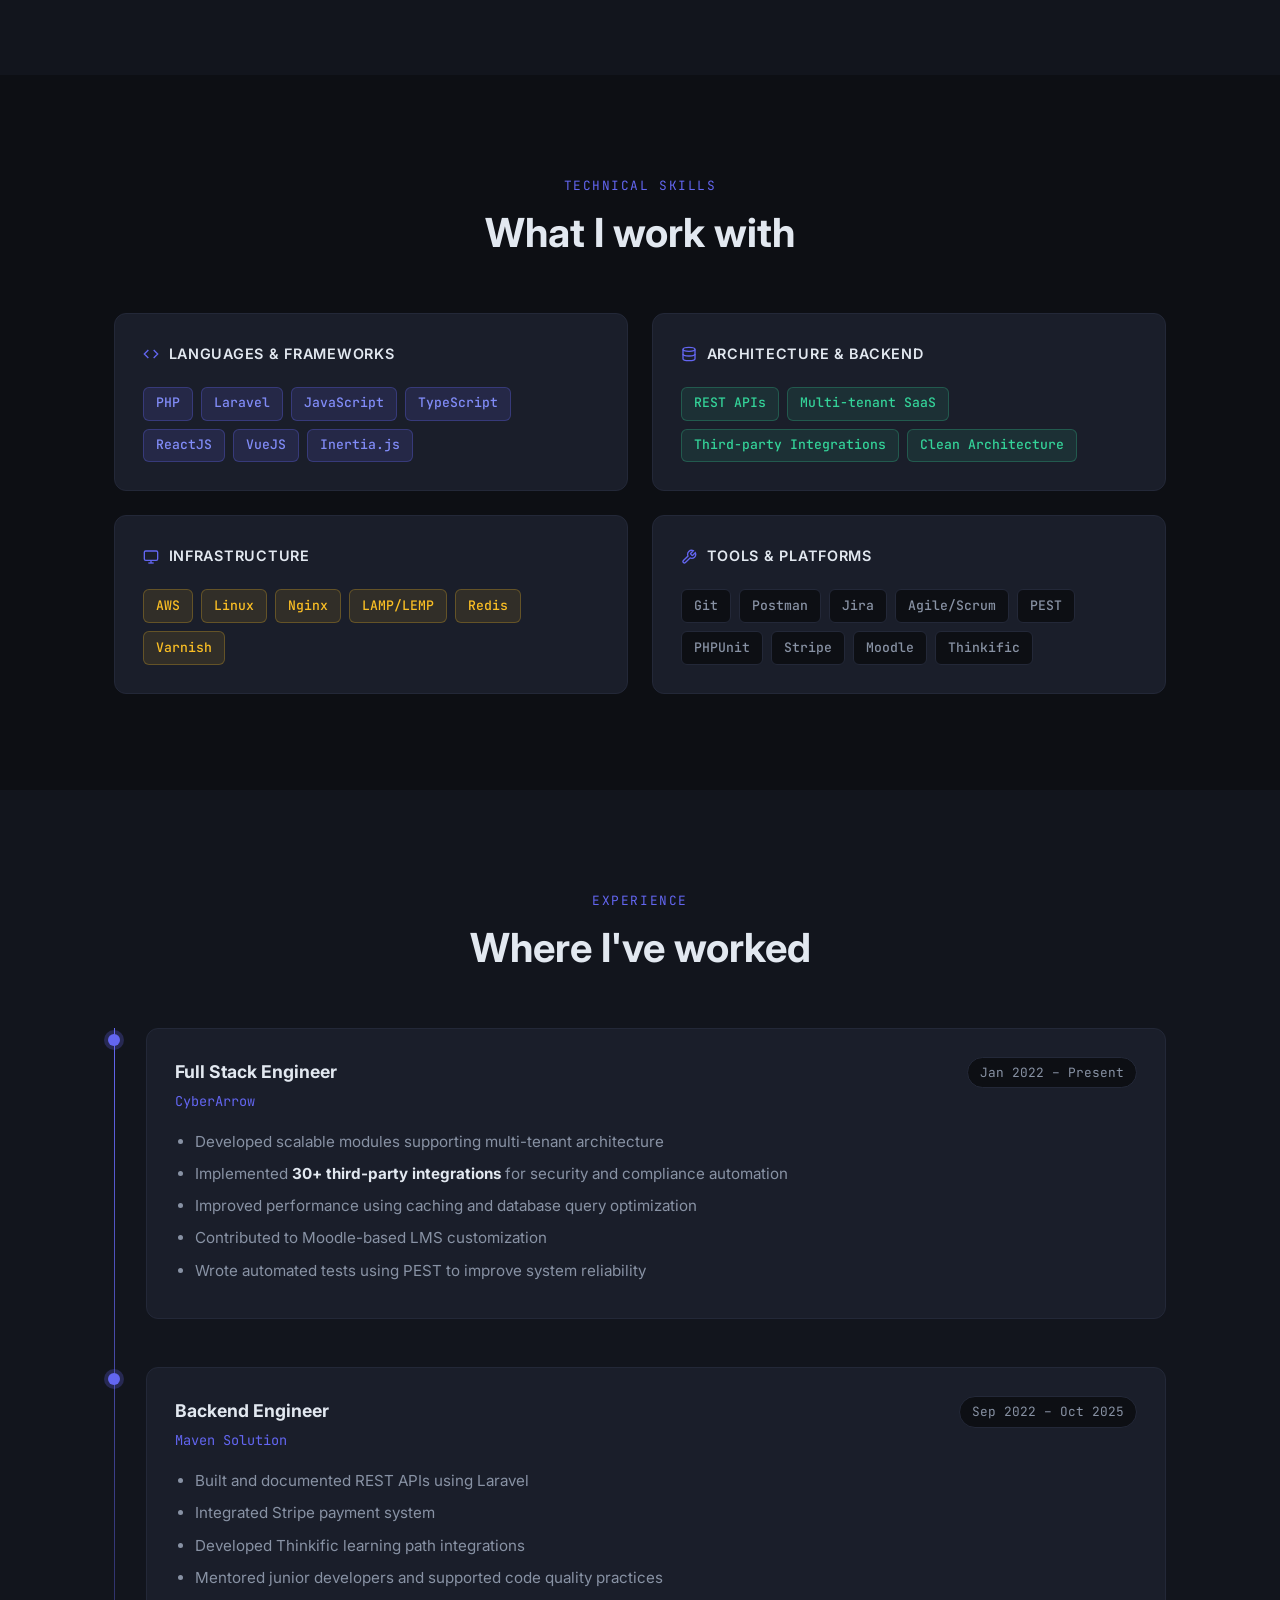
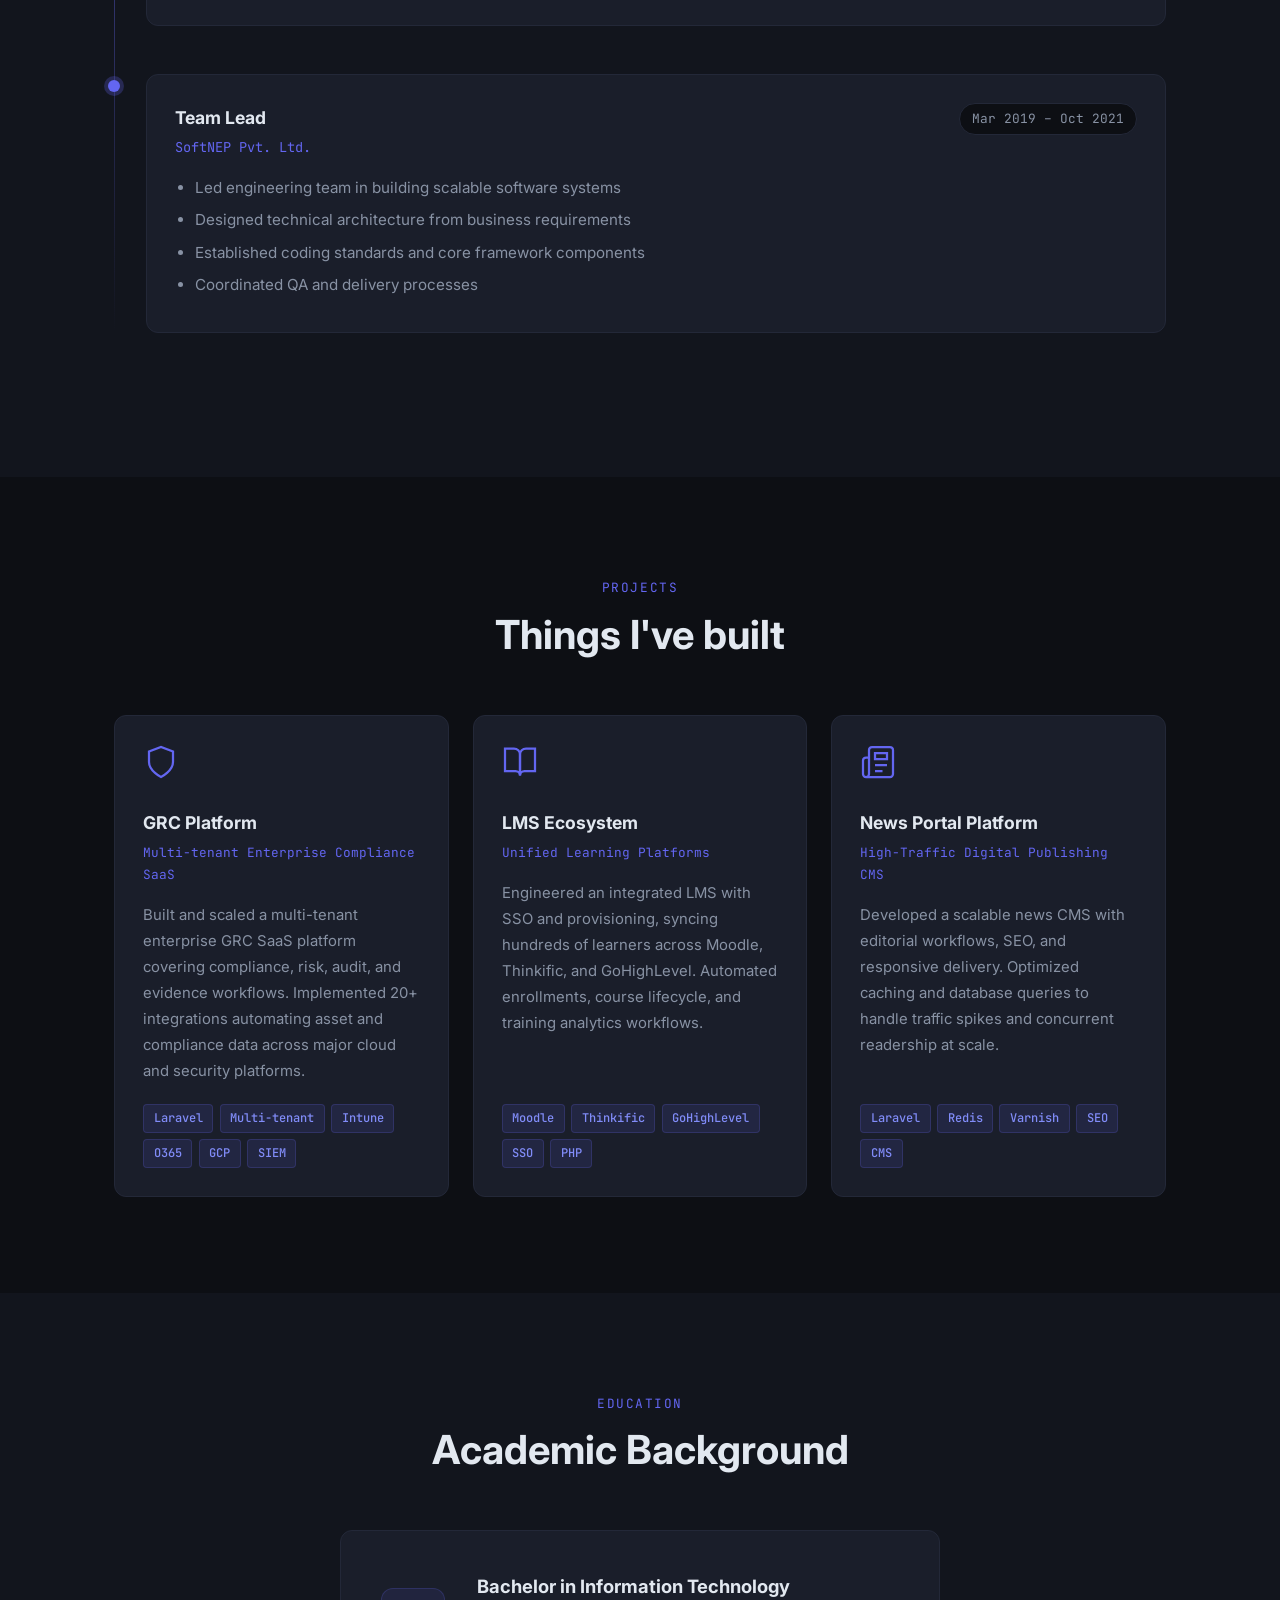
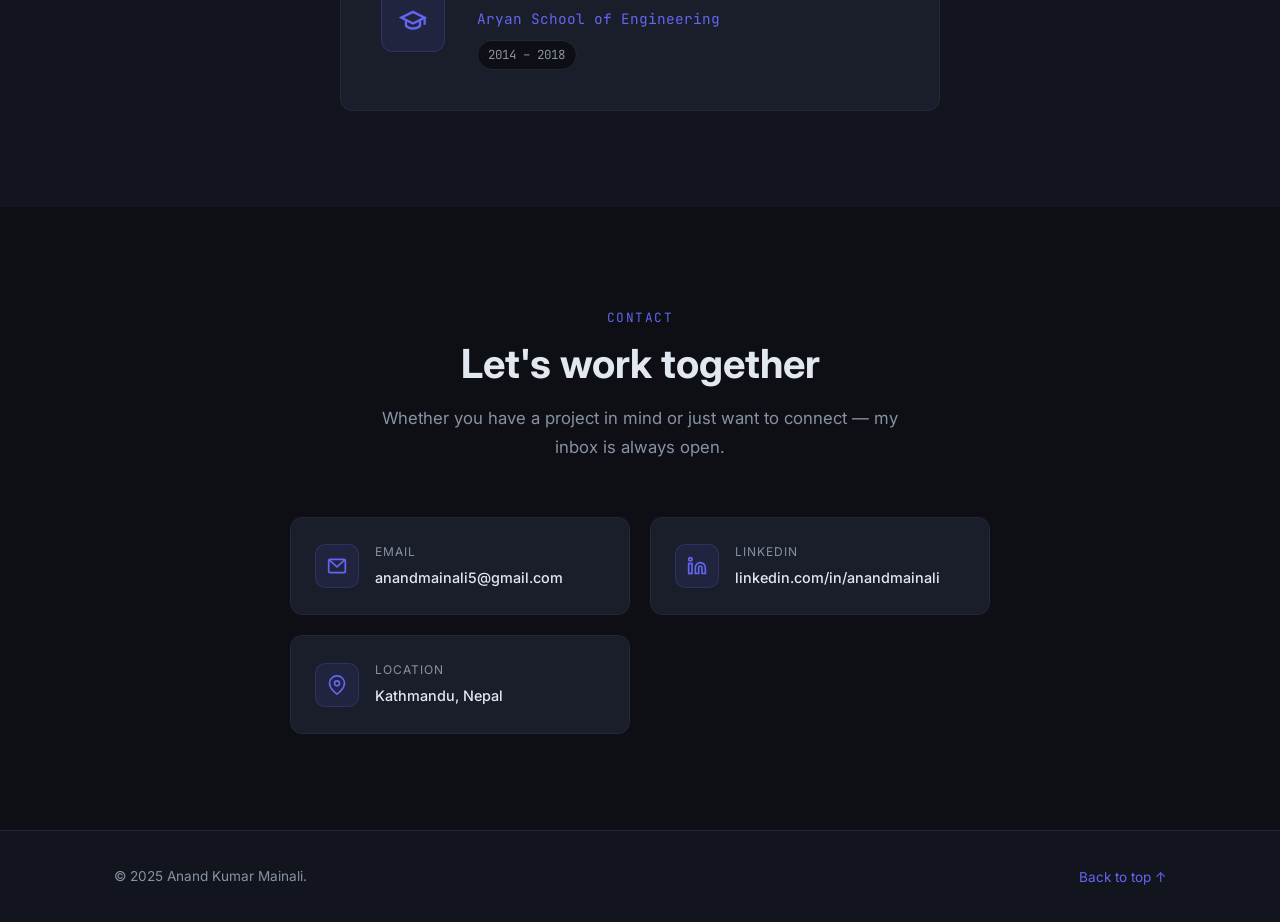
==== commit 67f89beb: "animation added" ====
--- a/index.html
+++ b/index.html
@@ -118,8 +118,10 @@
               </svg>
             </div>
             <span class="orbit-node node-1">Laravel</span>
-            <span class="orbit-node node-2">React</span>
+            <span class="orbit-node node-2">ReactJS</span>
             <span class="orbit-node node-3">PHP</span>
+            <span class="orbit-node node-4">Linux</span>
+            <span class="orbit-node node-5">AWS</span>
           </div>
         </div>
       </div>
--- a/style.css
+++ b/style.css
@@ -315,7 +315,7 @@
   height: 56px;
 }
 
-/* Nodes on the outer ring — 3 points at 120° intervals on a 360px circle (r=180) */
+/* Orbiting nodes — 5 nodes rotating around the center */
 .orbit-node {
   position: absolute;
   font-family: var(--font-mono);
@@ -328,22 +328,25 @@
   color: var(--accent-2);
   white-space: nowrap;
   z-index: 3;
-  transform: translate(-50%, -50%);
-}
-/* Top center: 270° → (50%, 0%) */
-.orbit-node.node-1 {
-  top: 0%;
+  top: 50%;
   left: 50%;
-}
-/* Bottom right: 30° → cos30=0.866, sin30=0.5 → (93.3%, 75%) */
-.orbit-node.node-2 {
-  top: 75%;
-  left: 93.3%;
-}
-/* Bottom left: 150° → cos150=-0.866, sin150=0.5 → (6.7%, 75%) */
-.orbit-node.node-3 {
-  top: 75%;
-  left: 6.7%;
+  animation: orbitCircle 20s linear infinite;
+}
+
+/* Each node starts at a different point (72° apart for 5 nodes) */
+.orbit-node.node-1 { animation-delay: 0s; }
+.orbit-node.node-2 { animation-delay: -4s; }
+.orbit-node.node-3 { animation-delay: -8s; }
+.orbit-node.node-4 { animation-delay: -12s; }
+.orbit-node.node-5 { animation-delay: -16s; }
+
+@keyframes orbitCircle {
+  from {
+    transform: rotate(0deg) translateX(170px) rotate(0deg) translate(-50%, -50%);
+  }
+  to {
+    transform: rotate(360deg) translateX(170px) rotate(-360deg) translate(-50%, -50%);
+  }
 }
 
 @keyframes spinSlow {
@@ -728,16 +731,25 @@
    ============================================= */
 @media (max-width: 900px) {
   .hero-inner { grid-template-columns: 1fr; text-align: center; align-items: center; }
-  .hero-visual { width: 240px; height: 240px; margin: 0 auto; align-self: auto; order: -1; }
+  .hero-visual { width: 280px; height: 280px; margin: 0 auto; align-self: auto; order: -1; }
   .orbit-core { width: 90px; height: 90px; }
   .orbit-core svg { width: 42px; height: 42px; }
   .orbit-ring.ring-inner { inset: 36px; }
-  .orbit-node { font-size: 0.65rem; padding: 0.25rem 0.65rem; }
+  .orbit-node { font-size: 0.65rem; padding: 0.25rem 0.65rem; animation-name: orbitCircleMobile; }
   .hero-actions { justify-content: center; }
   .hero-socials { justify-content: center; }
   .about-grid { grid-template-columns: 1fr; gap: 2.5rem; }
   .skills-grid { grid-template-columns: 1fr; }
   .projects-grid { grid-template-columns: 1fr; }
+}
+
+@keyframes orbitCircleMobile {
+  from {
+    transform: rotate(0deg) translateX(120px) rotate(0deg) translate(-50%, -50%);
+  }
+  to {
+    transform: rotate(360deg) translateX(120px) rotate(-360deg) translate(-50%, -50%);
+  }
 }
 
 @media (max-width: 700px) {
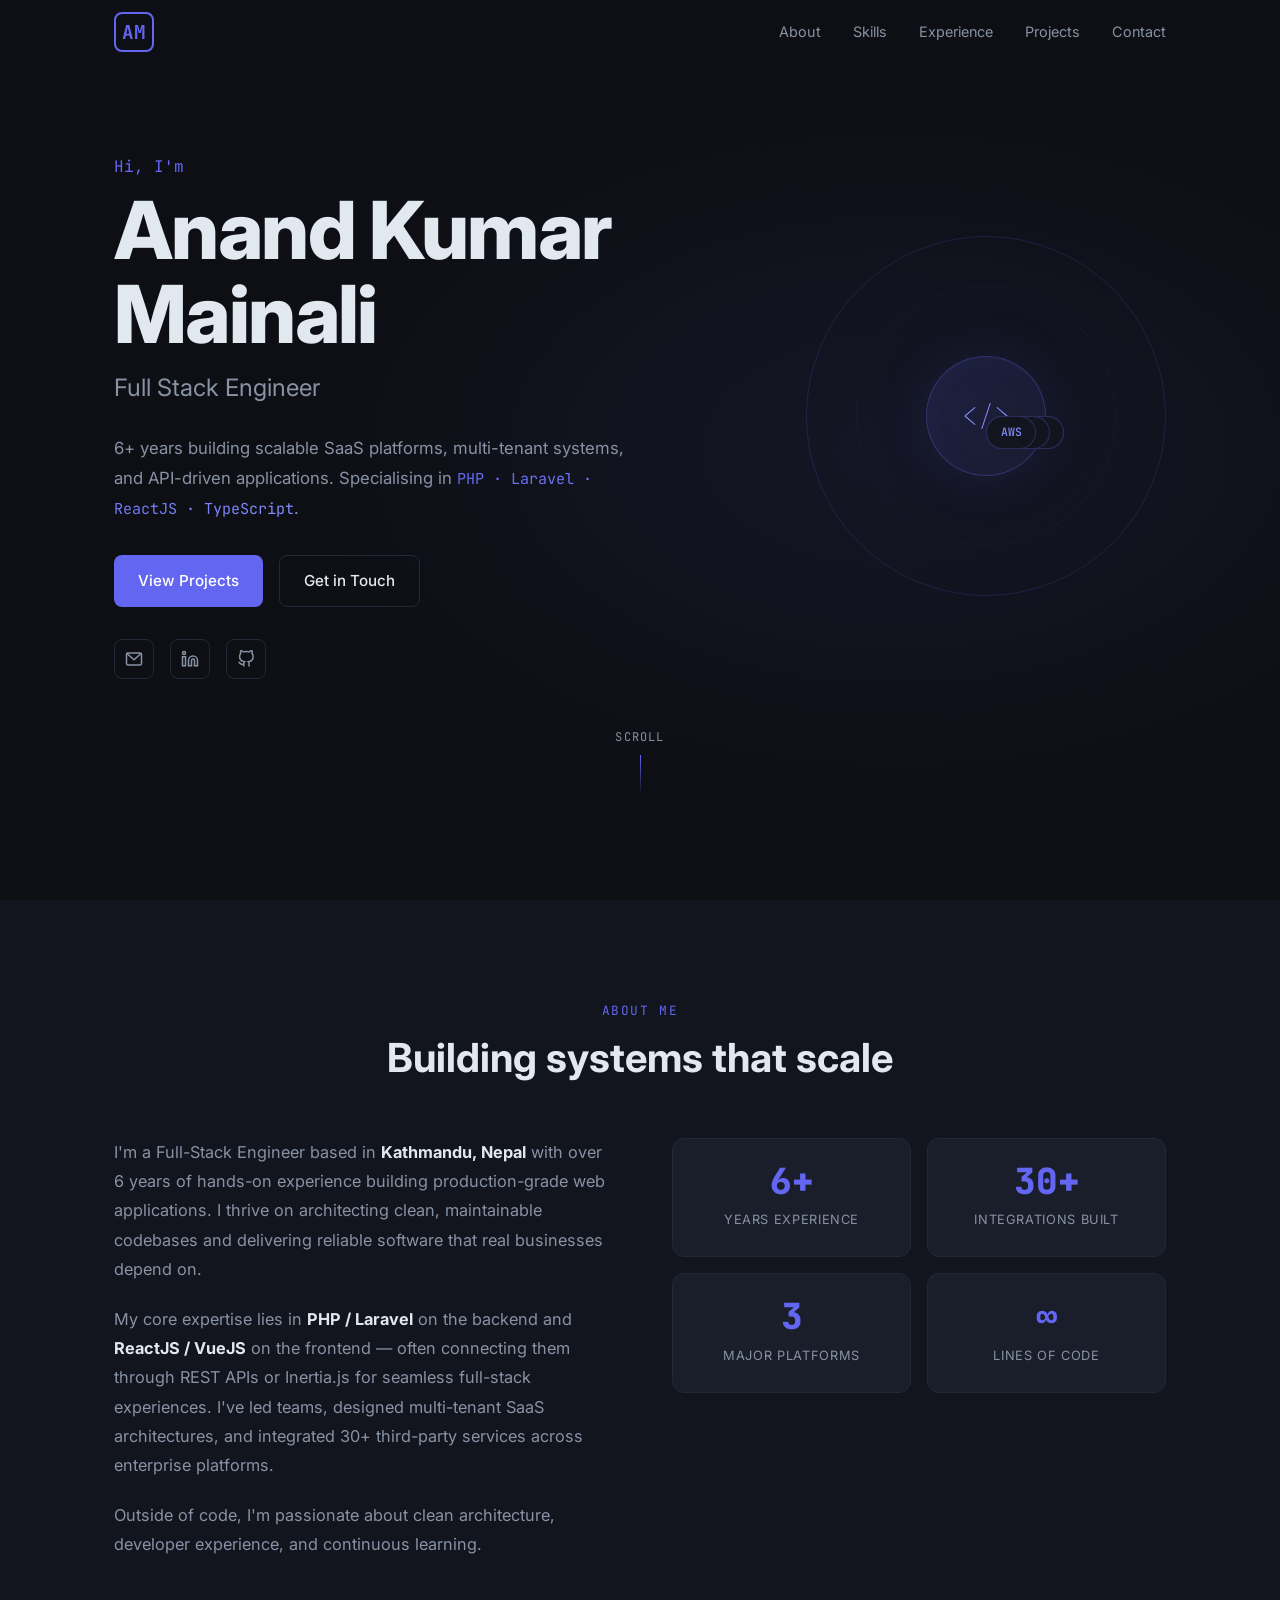
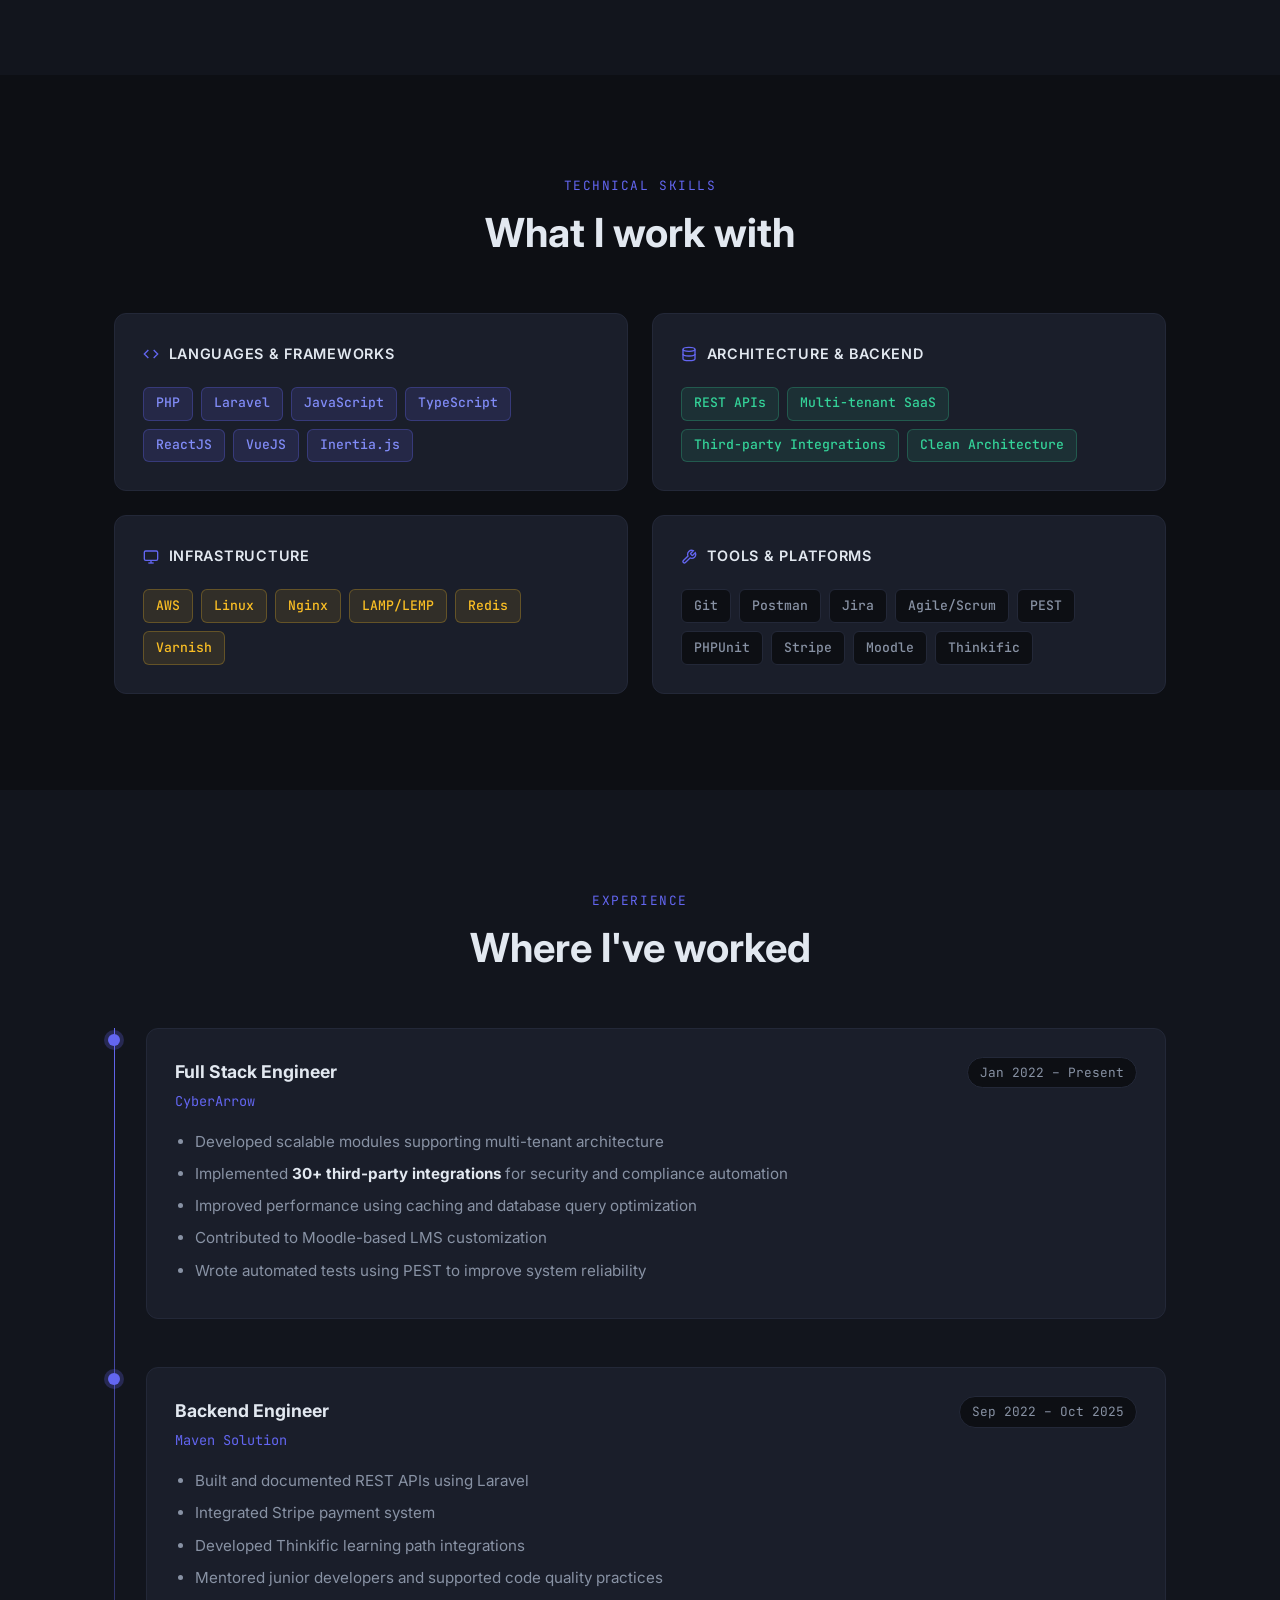
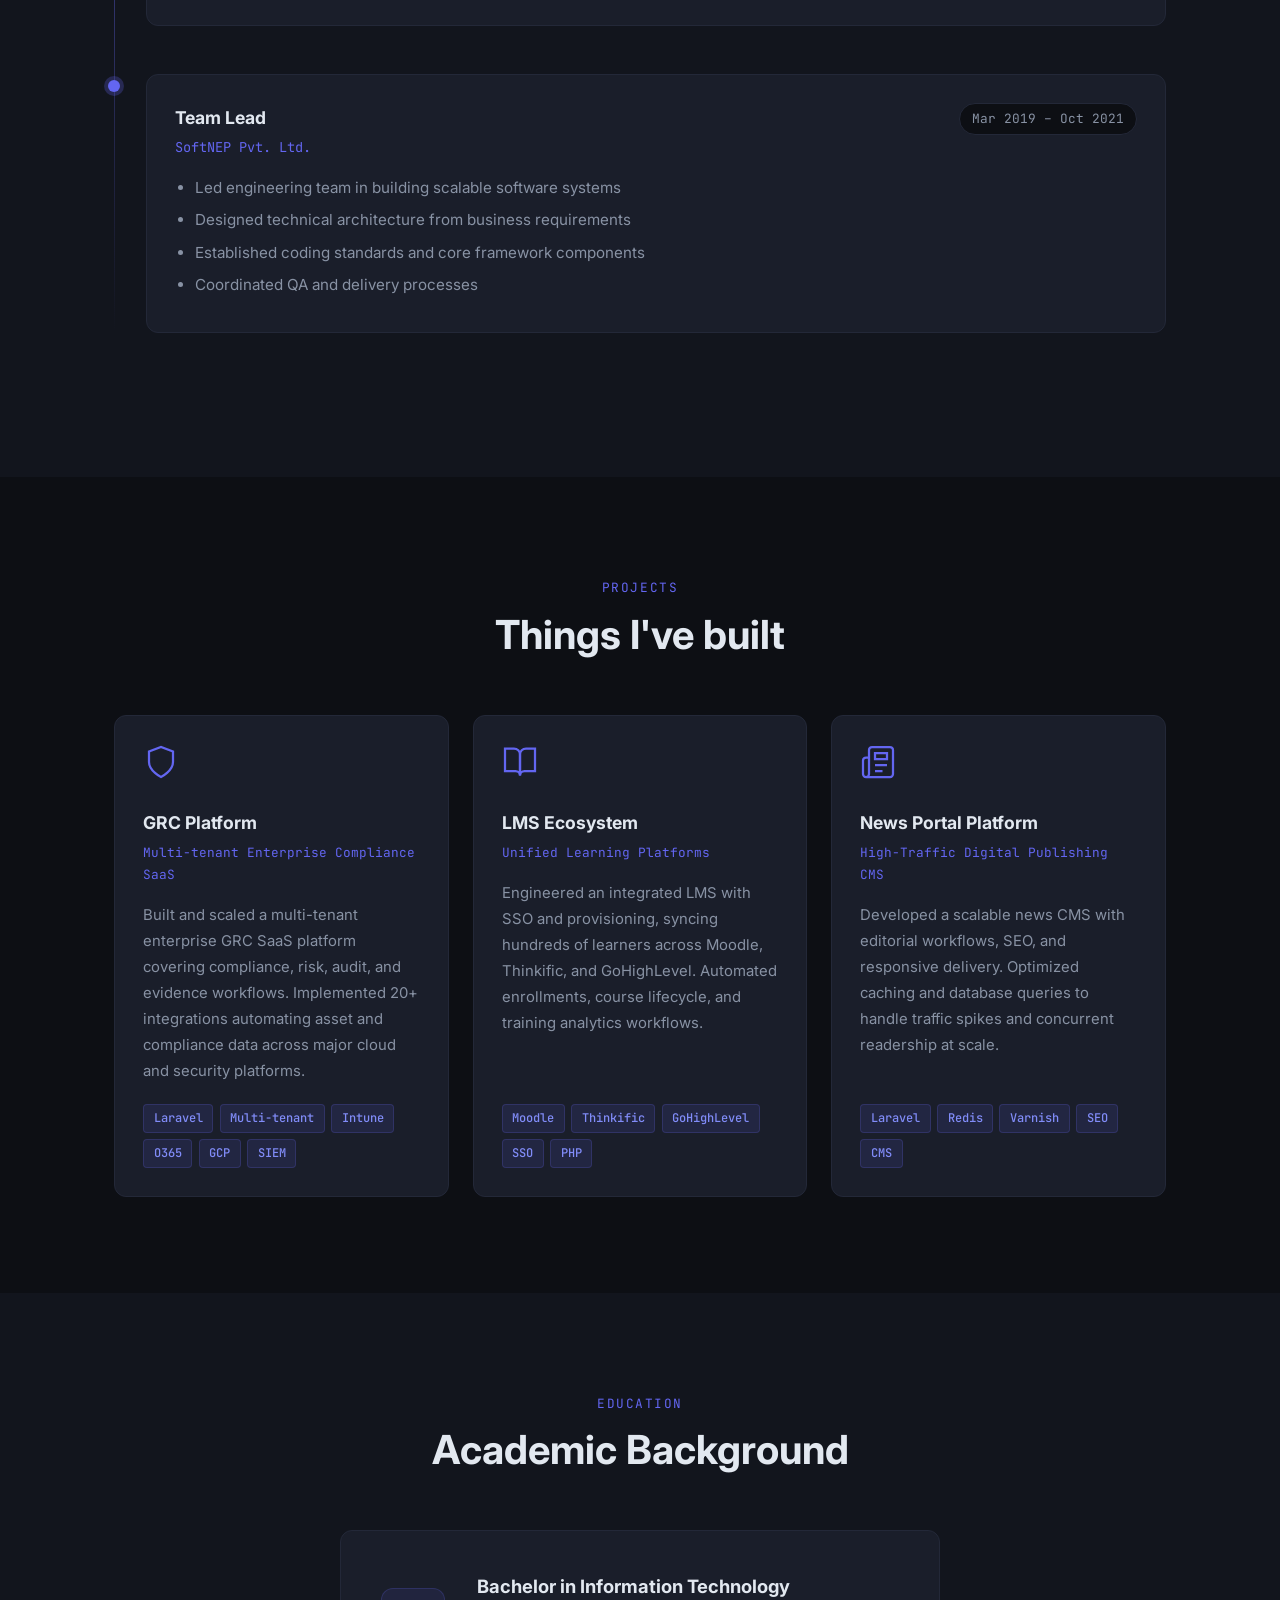
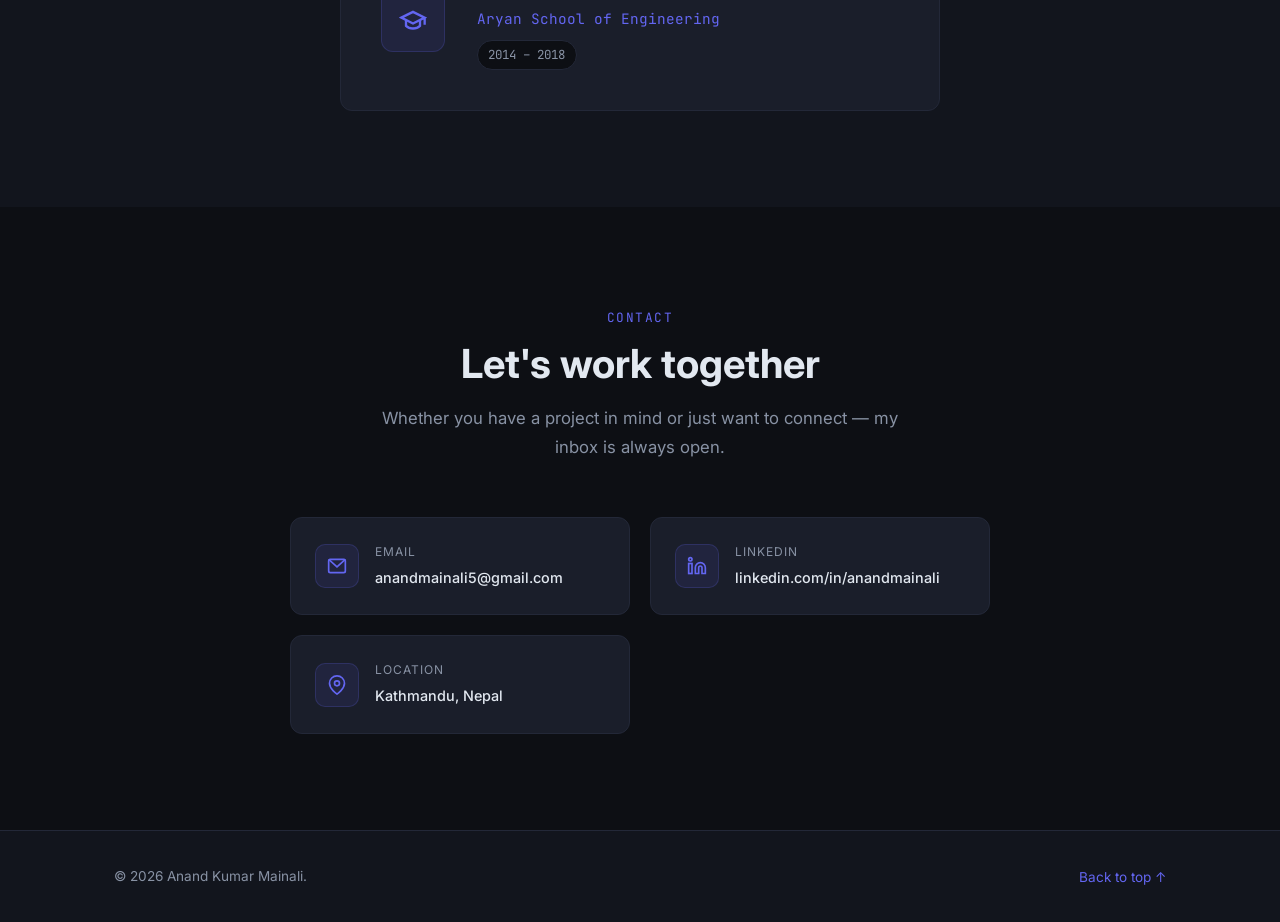
==== commit 25ebbe00: "made copyright year dynamic" ====
--- a/index.html
+++ b/index.html
@@ -11,6 +11,7 @@
   <meta name="author" content="Anand Kumar Mainali" />
   <meta name="robots" content="index, follow" />
   <link rel="canonical" href="https://anandmainali.com.np/" />
+  <link rel="icon" type="image/svg+xml" href="favicon.svg" />
 
   <!-- Open Graph / Facebook -->
   <meta property="og:url" content="https://anandmainali.com.np/" />
@@ -472,7 +473,7 @@
   <!-- FOOTER -->
   <footer class="footer">
     <div class="container footer-inner">
-      <p class="footer-copy">© 2025 Anand Kumar Mainali.</p>
+      <p class="footer-copy">© <script>document.write(new Date().getFullYear())</script> Anand Kumar Mainali.</p>
       <div class="footer-links">
         <a href="#hero">Back to top ↑</a>
       </div>
